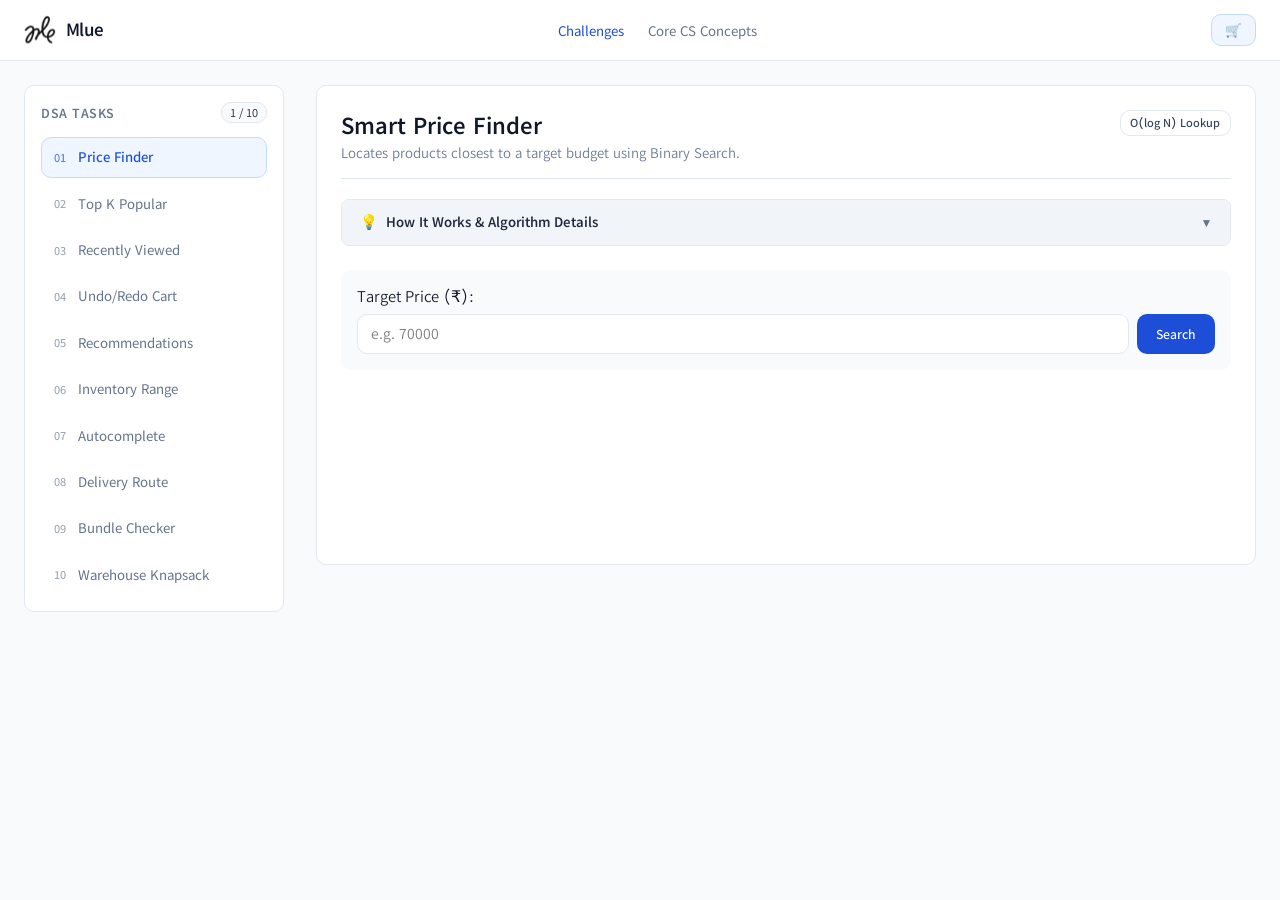
==== Mlue/index.html @ 33c3e92e "Fixing the redundance in styles.css" ====
<!DOCTYPE html>
<html lang="en">
<head>
  <meta charset="UTF-8" />
  <meta name="viewport" content="width=device-width, initial-scale=1.0" />
  <title>Product Explorer Dashboard</title>
  <link rel="stylesheet" href="css/styles.css" />
  <link rel="preconnect" href="https://fonts.googleapis.com">
  <link rel="preconnect" href="https://fonts.gstatic.com" crossorigin>
  <link href="https://fonts.googleapis.com/css2?family=Kedebideri:wght@400;500;600;700;800;900&display=swap" rel="stylesheet">
</head>
<body>
  <!-- Dedicated Top Navigation Bar -->
  <header class="app-header">
    <nav class="navbar">
      <div class="nav-brand">
        <span class="brand-icon">
          <svg width="34" height="31.2" viewBox="0 0 340 312" fill="none" xmlns="http://www.w3.org/2000/svg" xmlns:xlink="http://www.w3.org/1999/xlink">
            <rect width="340" height="312" fill="url(#pattern0_31_3)"/>
            <defs>
              <pattern id="pattern0_31_3" patternContentUnits="objectBoundingBox" width="1" height="1">
              <use xlink:href="#image0_31_3" transform="scale(0.00294118 0.00320513)"/>
              </pattern>
              <image id="image0_31_3" width="340" height="312" preserveAspectRatio="none" xlink:href="icons/logo.png"/> 
            </defs>
          </svg>
        </span>
        <span class="brand-title">Mlue</span>
      </div>
      <ul class="nav-links">
        <li><a href="#" class="nav-link active">Challenges</a></li>
        <li><a href="#" class="nav-link">Core CS Concepts</a></li>
      </ul>
      <div class="nav-actions">
        <button id="cart-summary-btn" class="nav-action-btn" aria-label="Cart">
          🛒
        </button>
      </div>
    </nav>
  </header>

  <main class="main-content">
    <!-- Dedicated Challenge Switcher Bar -->
    <aside class="challenge-sidebar">
      <div class="challenge-switcher-header">
        <span class="switcher-label">DSA Tasks</span>
        <span class="progress-pill">1 / 10</span>
      </div>
      <div class="challenge-tabs" role="tablist" aria-label="Challenge Selectors">
        <button class="challenge-pill active" role="tab" aria-selected="true" data-target="challenge-1">
          <span class="pill-number">01</span>
          <span class="pill-title">Price Finder</span>
        </button>
        <button class="challenge-pill" role="tab" aria-selected="false" data-target="challenge-2">
          <span class="pill-number">02</span>
          <span class="pill-title">Top K Popular</span>
        </button>
        <button class="challenge-pill" role="tab" aria-selected="false" data-target="challenge-3">
          <span class="pill-number">03</span>
          <span class="pill-title">Recently Viewed</span>
        </button>
        <button class="challenge-pill" role="tab" aria-selected="false" data-target="challenge-4">
          <span class="pill-number">04</span>
          <span class="pill-title">Undo/Redo Cart</span>
        </button>
        <button class="challenge-pill" role="tab" aria-selected="false" data-target="challenge-5">
          <span class="pill-number">05</span>
          <span class="pill-title">Recommendations</span>
        </button>
        <button class="challenge-pill" role="tab" aria-selected="false" data-target="challenge-6">
          <span class="pill-number">06</span>
          <span class="pill-title">Inventory Range</span>
        </button>
        <button class="challenge-pill" role="tab" aria-selected="false" data-target="challenge-7">
          <span class="pill-number">07</span>
          <span class="pill-title">Autocomplete</span>
        </button>
        <button class="challenge-pill" role="tab" aria-selected="false" data-target="challenge-8">
          <span class="pill-number">08</span>
          <span class="pill-title">Delivery Route</span>
        </button>
        <button class="challenge-pill" role="tab" aria-selected="false" data-target="challenge-9">
          <span class="pill-number">09</span>
          <span class="pill-title">Bundle Checker</span>
        </button>
        <button class="challenge-pill" role="tab" aria-selected="false" data-target="challenge-10">
          <span class="pill-number">10</span>
          <span class="pill-title">Warehouse Knapsack</span>
        </button>
      </div>
    </aside>

    <!-- Workspace Container -->
    <div class="workspace-area">
      <!-- Challenge 1 Section -->
      <!-- Example inside #challenge-1 in index.html -->
      <section id="challenge-1" class="challenge-panel" role="tabpanel">
        <header class="panel-header">
          <div>
            <h2>Smart Price Finder</h2>
            <p class="panel-desc">Locates products closest to a target budget using Binary Search.</p>
          </div>
          <span class="complexity-badge">O(log N) Lookup</span>
        </header>

        <!-- Clean Expandable Explanation Section -->
        <details class="dsa-explanation-card">
          <summary class="explanation-summary">
            <span class="summary-left">
              <span class="info-icon">💡</span>
              <strong>How It Works & Algorithm Details</strong>
            </span>
            <span class="toggle-indicator">▼</span>
          </summary>

          <div class="explanation-content">
            <div class="explanation-grid">
              <div class="explanation-block">
                <h4>Core Concept</h4>
                <p>
                  Instead of scanning every product linearly, we pre-sort the catalog by price once.
                  A binary search then pinpoints the exact or closest insertion index in logarithmic time,
                  expanding two pointers outward to extract the <em>K</em> closest results.
                </p>
              </div>

              <div class="explanation-block">
                <h4>Data Structure</h4>
                <p><strong>Sorted Array:</strong> Contiguous memory enables $O(1)$ random access, making binary search possible.</p>
              </div>
            </div>

            <!-- Complexity breakdown (Requirement from Rule 3) -->
            <div class="complexity-table-wrapper">
              <table class="complexity-table">
                <thead>
                  <tr>
                    <th>Approach</th>
                    <th>Time Complexity</th>
                    <th>Space Complexity</th>
                    <th>Notes</th>
                  </tr>
                </thead>
                <tbody>
                  <tr>
                    <td><strong>Initial (Linear Scan)</strong></td>
                    <td><code>O(N)</code></td>
                    <td><code>O(1)</code></td>
                    <td>Computes absolute differences across all $N$ products every search.</td>
                  </tr>
                  <tr>
                    <td><strong>Optimized (Binary Search)</strong></td>
                    <td><code>O(log N + K)</code></td>
                    <td><code>O(N)</code></td>
                    <td>One-time <code>O(N log N)</code> sort, then sub-millisecond search per query.</td>
                  </tr>
                </tbody>
              </table>
            </div>
          </div>
        </details>

        <!-- Existing Feature UI -->
        <div class="search-bar-card">
          <label for="target-price">Target Price (₹):</label>
          <div class="input-inline">
            <input type="number" id="target-price" placeholder="e.g. 70000" />
            <button id="search-price-btn" class="btn-primary">Search</button>
          </div>
        </div>

        <div id="price-results-container" class="product-grid"></div>
      </section>

      <!-- Challenge 2 Section inside .workspace-area -->
      <section id="challenge-2" class="challenge-panel hidden" role="tabpanel">
        <header class="panel-header">
          <div>
            <h2>🔥 Top K Popular Products</h2>
            <p class="panel-desc">Calculates popularity based on rating × reviews using a Min-Heap of size K.</p>
          </div>
          <span class="complexity-badge">O(N log K)</span>
        </header>

        <!-- Explanation Card -->
        <details class="dsa-explanation-card">
          <summary class="explanation-summary">
            <span class="summary-left">
              <span class="info-icon">💡</span>
              <strong>How It Works & Algorithm Details</strong>
            </span>
            <span class="toggle-indicator">▼</span>
          </summary>
          <div class="explanation-content">
            <div class="explanation-grid">
              <div class="explanation-block">
                <h4>Core Concept</h4>
                <p>
                  When $K \ll N$, a full array sort is wasteful. By maintaining a Min-Heap of size $K$, the smallest of our current top candidates stays at the root. We only swap if a new product beats the root, discarding lower-scoring items in logarithmic time.
                </p>
              </div>
              <div class="explanation-block">
                <h4>Data Structure</h4>
                <p><strong>Min-Heap (Binary Heap):</strong> $O(1)$ peek at minimum of top $K$, and $O(\log K)$ insert/delete.</p>
              </div>
            </div>
            <div class="complexity-table-wrapper">
              <table class="complexity-table">
                <thead>
                  <tr>
                    <th>Approach</th>
                    <th>Time Complexity</th>
                    <th>Space Complexity</th>
                    <th>Notes</th>
                  </tr>
                </thead>
                <tbody>
                  <tr>
                    <td><strong>Full Sort</strong></td>
                    <td><code>O(N log N)</code></td>
                    <td><code>O(N)</code></td>
                    <td>Sorts entire catalog even if only top 3 items are needed.</td>
                  </tr>
                  <tr>
                    <td><strong>Min-Heap (Size K)</strong></td>
                    <td><code>O(N log K)</code></td>
                    <td><code>O(K)</code></td>
                    <td>Optimal when $K$ is small. Memory never exceeds $K$ items.</td>
                  </tr>
                </tbody>
              </table>
            </div>
          </div>
        </details>

        <!-- Feature Controls -->
        <div class="search-bar-card">
          <label for="top-k-select"><strong>Show Top:</strong></label>
          <div class="input-inline">
            <select id="top-k-select" class="dropdown-select">
              <option value="3">Top 3 Products</option>
              <option value="5">Top 5 Products</option>
              <option value="10">Top 10 Products</option>
            </select>
            <button id="show-popular-btn" class="btn-primary">Show Products</button>
          </div>
        </div>

        <div id="popular-results-container" class="product-grid"></div>
      </section>

      <!-- Challenge 5 Section inside .workspace-area -->
      <section id="challenge-5" class="challenge-panel hidden" role="tabpanel">
        <header class="panel-header">
          <div>
            <h2>🤝 Personalized Recommendations</h2>
            <p class="panel-desc">Recommends products frequently co-viewed by other users using co-occurrence graphs.</p>
          </div>
          <span class="complexity-badge">O(U · P) Map</span>
        </header>

        <!-- Explanation Card -->
        <details class="dsa-explanation-card">
          <summary class="explanation-summary">
            <span class="summary-left">
              <span class="info-icon">💡</span>
              <strong>How It Works & Algorithm Details</strong>
            </span>
            <span class="toggle-indicator">▼</span>
          </summary>
          <div class="explanation-content">
            <div class="explanation-grid">
              <div class="explanation-block">
                <h4>Core Concept</h4>
                <p>
                  Uses item-to-item collaborative filtering. For a selected product, we filter simulated browsing sessions to find users who viewed it, aggregate the co-occurrence counts of all other items they browsed, and rank the top results.
                </p>
              </div>
              <div class="explanation-block">
                <h4>Data Structure</h4>
                <p><strong>Hash Map (Frequency Table):</strong> Enables $O(1)$ updates to co-occurrence counts across user histories.</p>
              </div>
            </div>
            <div class="complexity-table-wrapper">
              <table class="complexity-table">
                <thead>
                  <tr>
                    <th>Approach</th>
                    <th>Time Complexity</th>
                    <th>Space Complexity</th>
                    <th>Notes</th>
                  </tr>
                </thead>
                <tbody>
                  <tr>
                    <td><strong>Bipartite Traversal</strong></td>
                    <td><code>O(U · P)</code></td>
                    <td><code>O(M)</code></td>
                    <td>Traverses matching sessions and tabulates frequency of candidate items.</td>
                  </tr>
                  <tr>
                    <td><strong>Top K Extraction</strong></td>
                    <td><code>O(M log K)</code></td>
                    <td><code>O(M)</code></td>
                    <td>Sorts or extracts the highest-frequency co-viewed products.</td>
                  </tr>
                </tbody>
              </table>
            </div>
          </div>
        </details>

        <!-- Feature Controls with Searchable Dropdown -->
        <div class="search-bar-card">
          <label for="rec-search-input"><strong>Currently Viewing:</strong></label>
          <div class="input-inline">
            <!-- Custom Searchable Combobox Container -->
            <div class="searchable-select-wrapper">
              <input
                type="text"
                id="rec-search-input"
                class="searchable-input"
                placeholder="Type to search product (e.g. MacBook, Mouse)..."
                autocomplete="off"
              />
              <!-- Hidden input holding the actual selected product ID -->
              <input type="hidden" id="rec-selected-id" value="" />
              
              <!-- Dropdown list populated & filtered dynamically -->
              <ul id="rec-dropdown-list" class="searchable-dropdown-list hidden" role="listbox"></ul>
            </div>

            <button id="get-recommendations-btn" class="btn-primary">Get Recommendations</button>
          </div>
        </div>

        <div id="recommendations-results-container" class="product-grid"></div>
      </section>

      <!-- Reusable Fallback Section for unbuilt challenges -->
      <section id="challenge-placeholder" class="challenge-panel hidden" role="tabpanel">
        <div class="empty-state-card">
          <div class="empty-state-icon">🚧</div>
            <h3 id="placeholder-title">Feature Under Construction</h3>
            <p id="placeholder-message">
              This challenge hasn't been implemented yet. Please be patient while we build out the feature and its underlying data structure!
            </p>
          <div class="empty-state-meta">
              <span id="placeholder-target-badge" class="meta-tag">challenge-x</span>
              <span class="meta-tag">Pending Implementation</span>
          </div>
        </div>
      </section>
    </div>
  </main>

  <script src="js/data.js"></script>
  <script src="js/ui.js"></script>
  <script src="js/features/priceFinder.js"></script>
  <script src="js/features/popularProducts.js"></script>
  <script src="js/features/recommendations.js"></script>
  <script src="js/app.js"></script>
</body>
</html>
---- Mlue/css/styles.css ----
/* ==========================================================================
   TABLE OF CONTENTS
   --------------------------------------------------------------------------
   1. Design System & Variables
   2. Base & Reset
   3. Global Header & Navigation (.app-header, .nav-brand, .brand-icon)
   4. Page Layout (.main-content)
   5. Challenge Switcher Sidebar (.challenge-sidebar, .challenge-tabs)
   6. Workspace Area & General UI Components
      - Workspace Shell (.workspace-area, .panel-header)
      - Form Elements & Search Bars (.search-bar-card, .btn-primary)
      - Product Display Grid & Cards (.product-grid, .product-card)
   7. DSA Explanation Accordion & Complexity Tables
   8. Feature-Specific Components
      - Top K Popular Feature (.popular-card, .rank-badge)
      - Personalized Recommendations (.rec-card, .searchable-select-wrapper)
      - Empty & Placeholder States (.empty-state-card)
   9. Helper & Utility Classes (.hidden)
   10. Media Queries / Responsiveness
   ========================================================================== */

/* --------------------------------------------------------------------------
   1. Design System & Variables
   -------------------------------------------------------------------------- */
:root {
  /* Button and hover */
  --button: #1d4ed8;
  --button-bg: #eff6ff;

  /* Text of 3 types */
  --text: #0f172a;
  --dark-text: #334155;
  --light-text: #64748b;

  /* Main Background */
  --background: #f8fafc;

  /* Card, Form, and Border */
  --white: #ffffff;
  --border: #e2e8f0;

  --surface-border: 1px solid var(--border);
  --radius: 10px;
  --shadow: 0 8px 20px rgba(15, 23, 42, 0.08);
}

/* --------------------------------------------------------------------------
   2. Base & Reset
   -------------------------------------------------------------------------- */
* {
  box-sizing: border-box;
  margin: 0;
  padding: 0;
}

body,
button,
input,
select,
textarea {
  font-family: 'Kedebideri', sans-serif;
}

body {
  background-color: var(--background);
  color: var(--text);
  min-height: 100vh;
}

/* --------------------------------------------------------------------------
   3. Global Header & Navigation
   -------------------------------------------------------------------------- */
.app-header {
  position: sticky;
  top: 0;
  z-index: 100;
  background-color: var(--white);
  border-bottom: 1px solid var(--border);
}

.navbar {
  max-width: 1400px;
  margin: 0 auto;
  display: flex;
  align-items: center;
  justify-content: space-between;
  padding: 0.85rem 1.5rem;
}

/* Brand & Logo styling */
.nav-brand {
  display: flex;
  align-items: center;
  gap: 0.6rem;
  font-weight: 700;
  font-size: 1.15rem;
}

.brand-icon {
  display: inline-flex;
  align-items: center;
  justify-content: center;
}

/* Constrain and scale the brand logo SVG smoothly */
.brand-icon svg {
  display: block;
  width: 32px;
  height: auto;
  max-height: 32px;
}

.brand-title {
  color: var(--text);
  letter-spacing: -0.02em;
}

/* Navigation links */
.nav-links {
  display: flex;
  list-style: none;
  gap: 1.5rem;
}

.nav-link {
  text-decoration: none;
  color: var(--light-text);
  font-weight: 500;
  font-size: 0.9rem;
  transition: color 0.2s;
}

.nav-link:hover,
.nav-link.active {
  color: var(--button);
}

/* Right-side cart button & notification badge */
.nav-actions {
  display: flex;
  align-items: center;
}

.nav-action-btn,
.btn-primary {
  border-radius: var(--radius);
  font-weight: 600;
  cursor: pointer;
  font-family: inherit;
}

.nav-action-btn {
  background: var(--button-bg);
  border: 1px solid #bfdbfe;
  color: var(--button);
  padding: 0.45rem 0.8rem;
  display: flex;
  align-items: center;
  gap: 0.4rem;
}

.badge {
  background: var(--button);
  color: white;
  font-size: 0.75rem;
  padding: 0.1rem 0.4rem;
  border-radius: 9999px;
}

/* --------------------------------------------------------------------------
   4. Page Layout
   -------------------------------------------------------------------------- */
.main-content {
  max-width: 1400px;
  margin: 1.5rem auto;
  padding: 0 1.5rem;
  display: grid;
  grid-template-columns: 260px 1fr;
  gap: 2rem;
  align-items: start;
}

/* --------------------------------------------------------------------------
   5. Challenge Switcher Sidebar
   -------------------------------------------------------------------------- */
.challenge-sidebar,
.workspace-area {
  background: var(--white);
  border: var(--surface-border);
  border-radius: var(--radius);
}

.challenge-sidebar {
  padding: 1rem;
}

.challenge-switcher-header {
  display: flex;
  justify-content: space-between;
  align-items: center;
  margin-bottom: 0.85rem;
}

.switcher-label {
  font-weight: 700;
  font-size: 0.85rem;
  text-transform: uppercase;
  color: var(--light-text);
  letter-spacing: 0.04em;
}

.progress-pill {
  font-size: 0.75rem;
  background: var(--background);
  padding: 0.15rem 0.5rem;
  border-radius: var(--radius);
  border: 1px solid var(--border);
}

.challenge-tabs {
  display: flex;
  flex-direction: column;
  gap: 0.35rem;
}

.challenge-pill {
  display: flex;
  align-items: center;
  gap: 0.75rem;
  width: 100%;
  padding: 0.65rem 0.75rem;
  border: 1px solid transparent;
  background: transparent;
  border-radius: var(--radius);
  font-size: 0.9rem;
  font-weight: 500;
  color: var(--light-text);
  cursor: pointer;
  text-align: left;
  transition: all 0.15s ease-in-out;
  font-family: inherit;
}

.challenge-pill:hover {
  background-color: var(--background);
  color: var(--text-main);
}

.challenge-pill.active {
  background-color: var(--button-bg);
  border-color: #bfdbfe;
  color: var(--button);
  font-weight: 600;
}

.pill-number {
  font-size: 0.75rem;
  opacity: 0.7;
}

/* --------------------------------------------------------------------------
   6. Workspace Area & General UI Components
   -------------------------------------------------------------------------- */
/* Main container wrapper for active panel */
.workspace-area {
  padding: 1.5rem;
  min-height: 480px;
}

/* Section Header */
.panel-header {
  display: flex;
  justify-content: space-between;
  align-items: flex-start;
  margin-bottom: 1.25rem;
  padding-bottom: 1rem;
  border-bottom: 1px solid var(--border);
}

.panel-desc {
  font-size: 0.9rem;
  color: var(--light-text);
  margin-top: 0.25rem;
}

.complexity-badge {
  background: var(--white);
  border: 1px solid var(--border);
  font-size: 0.75rem;
  font-weight: 600;
  padding: 0.3rem 0.6rem;
  border-radius: var(--radius);
  color: var(--dark-text);
}

/* Search Bar & Controls Bar */
.search-bar-card {
  background: var(--background);
  padding: 1rem;
  border-radius: var(--radius);
  margin-bottom: 1.5rem;
}

.input-inline {
  display: flex;
  gap: 0.5rem;
  margin-top: 0.5rem;
}

.input-inline input,
.dropdown-select,
.searchable-input {
  padding: 0.6rem 0.8rem;
  border: var(--surface-border);
  border-radius: var(--radius);
  font-size: 0.95rem;
  background-color: var(--white);
  font-family: inherit;
}

.input-inline input,
.searchable-input {
  flex: 1;
}

.btn-primary {
  padding: 0.6rem 1.2rem;
  background: var(--button);
  color: white;
  border: none;
  transition: background-color 0.15s ease;
}

.btn-primary:hover {
  background: var(--button);
}

.dropdown-select {
  cursor: pointer;
}

/* Product Cards & Grid Container */
.product-grid {
  display: grid;
  grid-template-columns: repeat(auto-fill, minmax(220px, 1fr));
  gap: 1rem;
}

.product-card {
  background: var(--white);
  border: 1px solid var(--border);
  border-radius: 8px;
  padding: 1rem;
  display: flex;
  flex-direction: column;
  gap: 0.4rem;
  border-top: 3px solid var(--button);
  position: relative;
}

/* --------------------------------------------------------------------------
   7. DSA Explanation Accordion & Complexity Tables
   -------------------------------------------------------------------------- */
.dsa-explanation-card {
  background-color: #f8fafc;
  border: 1px solid #e2e8f0;
  border-radius: 8px;
  margin-bottom: 1.5rem;
  overflow: hidden;
  transition: border-color 0.2s;
}

.dsa-explanation-card[open] {
  border-color: #bfdbfe;
  background-color: #ffffff;
}

.explanation-summary {
  list-style: none;
  display: flex;
  justify-content: space-between;
  align-items: center;
  padding: 0.85rem 1.1rem;
  cursor: pointer;
  user-select: none;
  background-color: #f1f5f9;
  font-size: 0.9rem;
  color: #1e293b;
}

.explanation-summary::-webkit-details-marker {
  display: none;
}

.explanation-summary:hover {
  background-color: #e2e8f0;
}

.summary-left {
  display: flex;
  align-items: center;
  gap: 0.5rem;
}

.toggle-indicator {
  font-size: 0.75rem;
  color: #64748b;
  transition: transform 0.2s ease;
}

.dsa-explanation-card[open] .toggle-indicator {
  transform: rotate(180deg);
}

.explanation-content {
  padding: 1.25rem;
  border-top: 1px solid #e2e8f0;
  font-size: 0.88rem;
  line-height: 1.5;
  color: #334155;
}

.explanation-grid {
  display: grid;
  grid-template-columns: 2fr 1fr;
  gap: 1.25rem;
  margin-bottom: 1rem;
}

.explanation-block h4 {
  font-size: 0.82rem;
  text-transform: uppercase;
  letter-spacing: 0.04em;
  color: #64748b;
  margin-bottom: 0.35rem;
}

/* Comparison Complexity Table */
.complexity-table-wrapper {
  overflow-x: auto;
  margin-top: 0.5rem;
}

.complexity-table {
  width: 100%;
  border-collapse: collapse;
  font-size: 0.82rem;
  text-align: left;
}

.complexity-table th {
  background-color: #f8fafc;
  color: #475569;
  font-weight: 600;
  padding: 0.5rem 0.75rem;
  border-bottom: 1px solid #e2e8f0;
}

.complexity-table td {
  padding: 0.55rem 0.75rem;
  border-bottom: 1px solid #f1f5f9;
}

.complexity-table code {
  background-color: #f1f5f9;
  padding: 0.15rem 0.35rem;
  border-radius: 4px;
  color: #0f172a;
  font-size: 0.8rem;
}

/* --------------------------------------------------------------------------
   8. Feature-Specific Components
   -------------------------------------------------------------------------- */
/* Challenge 2: Top K Popular Products */

.rank-badge {
  position: absolute;
  top: 0.75rem;
  right: 0.75rem;
  background: var(--button);
  color: #ffffff;
  font-weight: 700;
  font-size: 0.8rem;
  padding: 0.2rem 0.5rem;
  border-radius: 4px;
}

.popularity-metric {
  font-size: 0.82rem;
  color: #b45309;
  background: #fef3c7;
  padding: 0.25rem 0.5rem;
  border-radius: 4px;
  width: fit-content;
  margin-top: 0.25rem;
}

/* Challenge 5: Personalized Recommendations */

.rec-badge {
  font-size: 0.72rem;
  background: var(--button-bg);
  color: var(--text);
  border: 1px solid var(--border);
  padding: 0.2rem 0.45rem;
  border-radius: var(--radius);
  width: fit-content;
  font-weight: 600;
  margin-bottom: 0.25rem;
}

.frequency-indicator {
  font-size: 0.8rem;
  color: var(--light-text);
  background: var(--background);
  padding: 0.3rem 0.5rem;
  border-radius: 4px;
  margin-top: 0.25rem;
}

/* Searchable Combobox / Typeahead */
.searchable-select-wrapper {
  position: relative;
  flex: 1;
}

.searchable-input {
  width: 100%;
  outline: none;
  transition: border-color 0.2s ease, box-shadow 0.2s ease;
}

.searchable-input:focus {
  border-color: var(--button);
  box-shadow: 0 0 0 2px rgba(37, 99, 235, 0.15);
}

.searchable-dropdown-list {
  position: absolute;
  top: calc(100% + 4px);
  left: 0;
  right: 0;
  background: var(--white);
  border: var(--surface-border);
  border-radius: var(--radius);
  box-shadow: var(--shadow);
  max-height: 220px;
  overflow-y: auto;
  z-index: 50;
  list-style: none;
  padding: 0.35rem 0;
  margin: 0;
}

.searchable-dropdown-item {
  padding: 0.55rem 0.85rem;
  font-size: 0.88rem;
  cursor: pointer;
  display: flex;
  justify-content: space-between;
  align-items: center;
  transition: background-color 0.15s ease;
}

.searchable-dropdown-item:hover,
.searchable-dropdown-item.highlighted {
  background-color: var(--button-bg);
  color: var(--button);
}

.searchable-dropdown-item .item-price {
  font-size: 0.8rem;
  color: var(--light-text);
  margin-left: 0.5rem;
}

.searchable-empty-item {
  padding: 0.75rem;
  text-align: center;
  font-size: 0.85rem;
  color: var(--light-text);
}

/* Fallback & Under-Construction State */
.empty-state-card {
  display: flex;
  flex-direction: column;
  align-items: center;
  justify-content: center;
  text-align: center;
  padding: 4rem 2rem;
  background-color: var(--white);
  border: 1px dashed var(--border);
  border-radius: var(--radius);
  margin: 1rem 0;
}

.empty-state-icon {
  font-size: 3rem;
  margin-bottom: 1rem;
}

.empty-state-card h3 {
  font-size: 1.3rem;
  color: var(--text);
  margin-bottom: 0.5rem;
}

.empty-state-card p {
  color: var(--light-text);
  max-width: 480px;
  font-size: 0.95rem;
  line-height: 1.5;
  margin-bottom: 1.5rem;
}

.empty-state-meta {
  display: flex;
  gap: 0.5rem;
}

.meta-tag {
  background: var(--background);
  border: 1px solid var(--border);
  font-size: 0.75rem;
  padding: 0.25rem 0.6rem;
  border-radius: 4px;
  color: var(--light-text);
}

/* --------------------------------------------------------------------------
   9. Helper & Utility Classes
   -------------------------------------------------------------------------- */
.hidden {
  display: none !important;
}

/* --------------------------------------------------------------------------
   10. Media Queries / Responsiveness
   -------------------------------------------------------------------------- */
@media (max-width: 860px) {
  .main-content {
    grid-template-columns: 1fr;
  }

  .challenge-tabs {
    flex-direction: row;
    overflow-x: auto;
    padding-bottom: 0.5rem;
  }

  .explanation-grid {
    grid-template-columns: 1fr;
  }
}
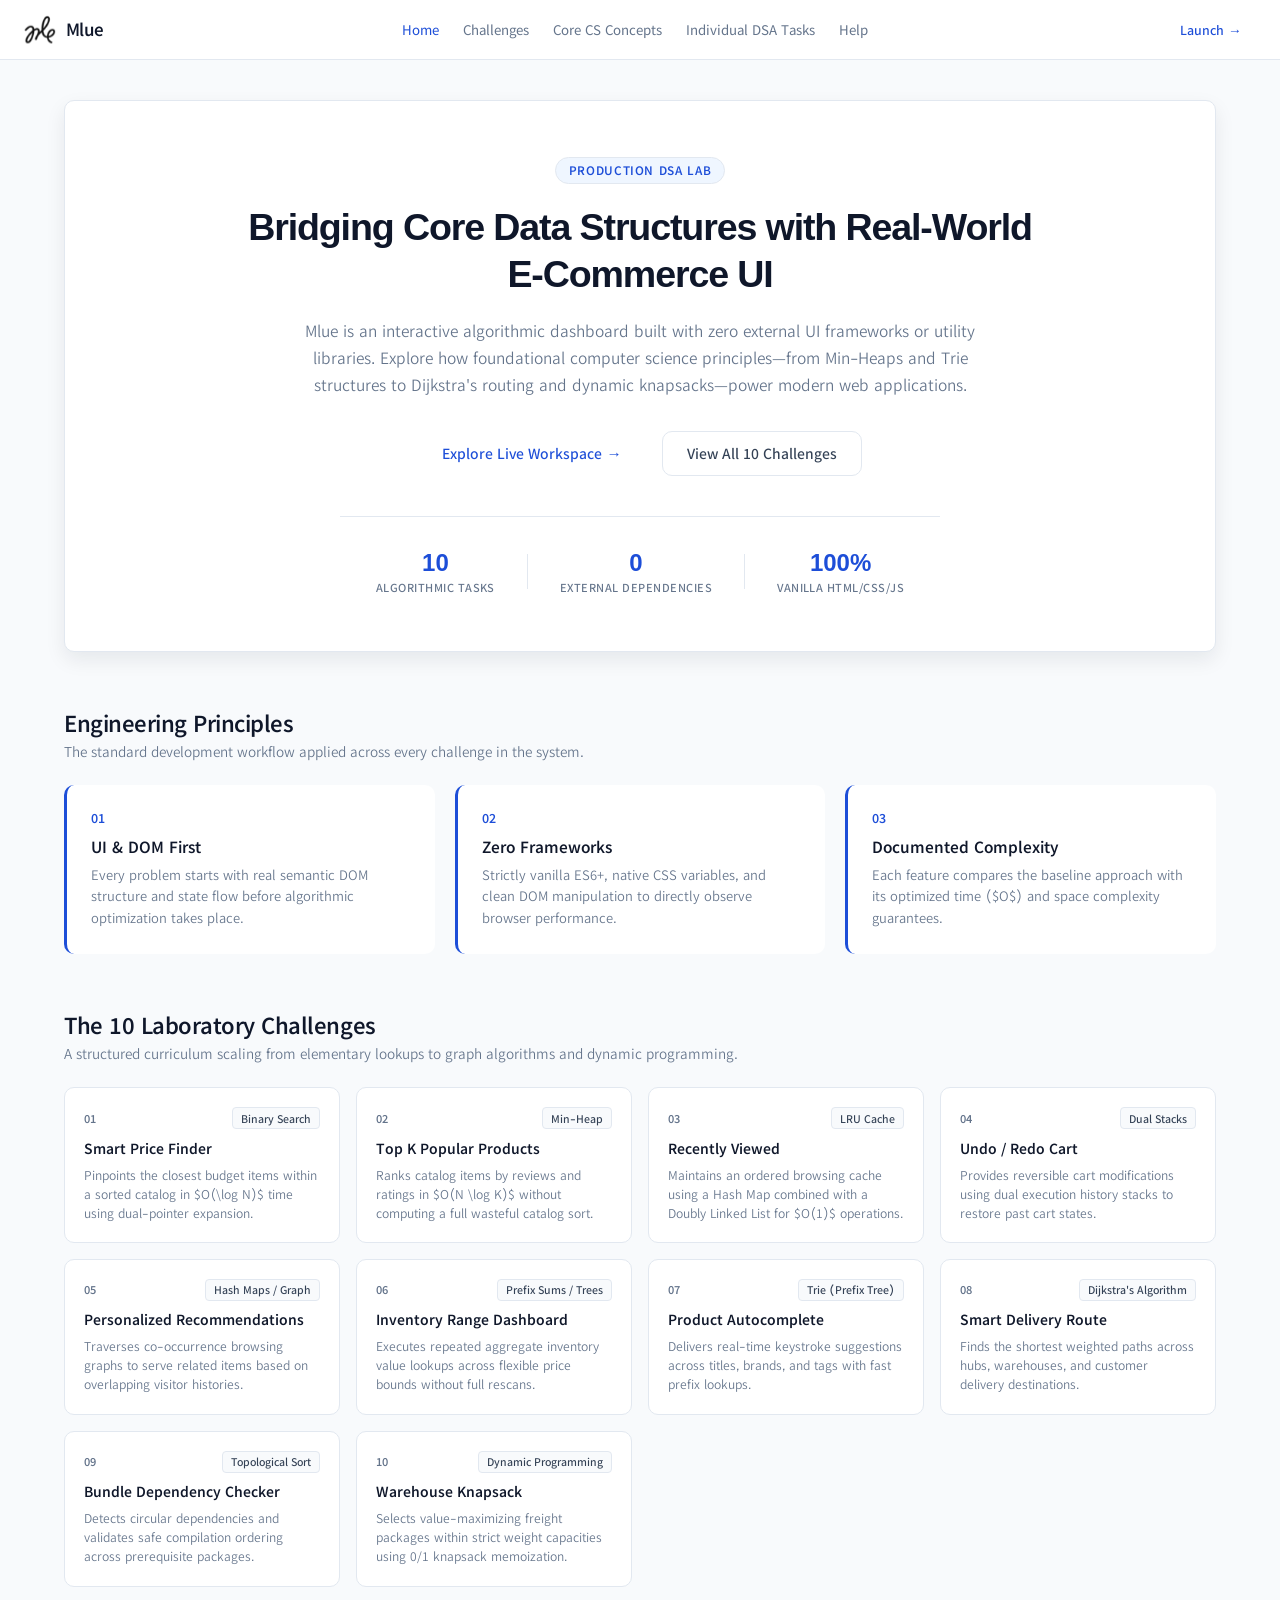
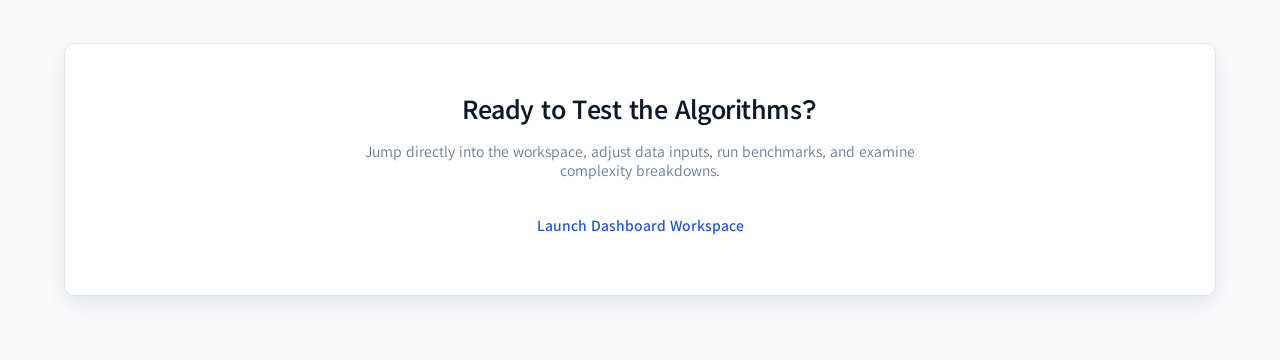
==== commit 0a0506eb: "Added Proper Landing Page." ====
--- a/Mlue/index.html
+++ b/Mlue/index.html
@@ -3,14 +3,14 @@
 <head>
   <meta charset="UTF-8" />
   <meta name="viewport" content="width=device-width, initial-scale=1.0" />
-  <title>Product Explorer Dashboard</title>
-  <link rel="stylesheet" href="css/styles.css" />
+  <title>Get Started — Mlue DSA E-Commerce Lab</title>
+  <link rel="stylesheet" href="css/style.css" />
   <link rel="preconnect" href="https://fonts.googleapis.com">
   <link rel="preconnect" href="https://fonts.gstatic.com" crossorigin>
   <link href="https://fonts.googleapis.com/css2?family=Kedebideri:wght@400;500;600;700;800;900&display=swap" rel="stylesheet">
 </head>
 <body>
-  <!-- Dedicated Top Navigation Bar -->
+  <!-- Global Navigation -->
   <header class="app-header">
     <nav class="navbar">
       <div class="nav-brand">
@@ -19,7 +19,7 @@
             <rect width="340" height="312" fill="url(#pattern0_31_3)"/>
             <defs>
               <pattern id="pattern0_31_3" patternContentUnits="objectBoundingBox" width="1" height="1">
-              <use xlink:href="#image0_31_3" transform="scale(0.00294118 0.00320513)"/>
+                <use xlink:href="#image0_31_3" transform="scale(0.00294118 0.00320513)"/>
               </pattern>
               <image id="image0_31_3" width="340" height="312" preserveAspectRatio="none" xlink:href="icons/logo.png"/> 
             </defs>
@@ -28,337 +28,181 @@
         <span class="brand-title">Mlue</span>
       </div>
       <ul class="nav-links">
-        <li><a href="#" class="nav-link active">Challenges</a></li>
-        <li><a href="#" class="nav-link">Core CS Concepts</a></li>
+        <li><a href="get-started.html" class="nav-link active">Home</a></li>
+        <li><a href="index.html" class="nav-link">Challenges</a></li>
+        <li><a href="coreConcept.html" class="nav-link">Core CS Concepts</a></li>
+        <li><a href="index1.html" class="nav-link">Individual DSA Tasks</a></li>
+        <li><a href="help.html" class="nav-link">Help</a></li>
       </ul>
       <div class="nav-actions">
-        <button id="cart-summary-btn" class="nav-action-btn" aria-label="Cart">
-          🛒
-        </button>
+        <a href="index1.html" class="btn-primary get-started-cta-nav">Launch →</a>
       </div>
     </nav>
   </header>
 
-  <main class="main-content">
-    <!-- Dedicated Challenge Switcher Bar -->
-    <aside class="challenge-sidebar">
-      <div class="challenge-switcher-header">
-        <span class="switcher-label">DSA Tasks</span>
-        <span class="progress-pill">1 / 10</span>
-      </div>
-      <div class="challenge-tabs" role="tablist" aria-label="Challenge Selectors">
-        <button class="challenge-pill active" role="tab" aria-selected="true" data-target="challenge-1">
-          <span class="pill-number">01</span>
-          <span class="pill-title">Price Finder</span>
-        </button>
-        <button class="challenge-pill" role="tab" aria-selected="false" data-target="challenge-2">
-          <span class="pill-number">02</span>
-          <span class="pill-title">Top K Popular</span>
-        </button>
-        <button class="challenge-pill" role="tab" aria-selected="false" data-target="challenge-3">
-          <span class="pill-number">03</span>
-          <span class="pill-title">Recently Viewed</span>
-        </button>
-        <button class="challenge-pill" role="tab" aria-selected="false" data-target="challenge-4">
-          <span class="pill-number">04</span>
-          <span class="pill-title">Undo/Redo Cart</span>
-        </button>
-        <button class="challenge-pill" role="tab" aria-selected="false" data-target="challenge-5">
-          <span class="pill-number">05</span>
-          <span class="pill-title">Recommendations</span>
-        </button>
-        <button class="challenge-pill" role="tab" aria-selected="false" data-target="challenge-6">
-          <span class="pill-number">06</span>
-          <span class="pill-title">Inventory Range</span>
-        </button>
-        <button class="challenge-pill" role="tab" aria-selected="false" data-target="challenge-7">
-          <span class="pill-number">07</span>
-          <span class="pill-title">Autocomplete</span>
-        </button>
-        <button class="challenge-pill" role="tab" aria-selected="false" data-target="challenge-8">
-          <span class="pill-number">08</span>
-          <span class="pill-title">Delivery Route</span>
-        </button>
-        <button class="challenge-pill" role="tab" aria-selected="false" data-target="challenge-9">
-          <span class="pill-number">09</span>
-          <span class="pill-title">Bundle Checker</span>
-        </button>
-        <button class="challenge-pill" role="tab" aria-selected="false" data-target="challenge-10">
-          <span class="pill-number">10</span>
-          <span class="pill-title">Warehouse Knapsack</span>
-        </button>
-      </div>
-    </aside>
-
-    <!-- Workspace Container -->
-    <div class="workspace-area">
-      <!-- Challenge 1 Section -->
-      <!-- Example inside #challenge-1 in index.html -->
-      <section id="challenge-1" class="challenge-panel" role="tabpanel">
-        <header class="panel-header">
-          <div>
-            <h2>Smart Price Finder</h2>
-            <p class="panel-desc">Locates products closest to a target budget using Binary Search.</p>
-          </div>
-          <span class="complexity-badge">O(log N) Lookup</span>
-        </header>
-
-        <!-- Clean Expandable Explanation Section -->
-        <details class="dsa-explanation-card">
-          <summary class="explanation-summary">
-            <span class="summary-left">
-              <span class="info-icon">💡</span>
-              <strong>How It Works & Algorithm Details</strong>
-            </span>
-            <span class="toggle-indicator">▼</span>
-          </summary>
-
-          <div class="explanation-content">
-            <div class="explanation-grid">
-              <div class="explanation-block">
-                <h4>Core Concept</h4>
-                <p>
-                  Instead of scanning every product linearly, we pre-sort the catalog by price once.
-                  A binary search then pinpoints the exact or closest insertion index in logarithmic time,
-                  expanding two pointers outward to extract the <em>K</em> closest results.
-                </p>
-              </div>
-
-              <div class="explanation-block">
-                <h4>Data Structure</h4>
-                <p><strong>Sorted Array:</strong> Contiguous memory enables $O(1)$ random access, making binary search possible.</p>
-              </div>
-            </div>
-
-            <!-- Complexity breakdown (Requirement from Rule 3) -->
-            <div class="complexity-table-wrapper">
-              <table class="complexity-table">
-                <thead>
-                  <tr>
-                    <th>Approach</th>
-                    <th>Time Complexity</th>
-                    <th>Space Complexity</th>
-                    <th>Notes</th>
-                  </tr>
-                </thead>
-                <tbody>
-                  <tr>
-                    <td><strong>Initial (Linear Scan)</strong></td>
-                    <td><code>O(N)</code></td>
-                    <td><code>O(1)</code></td>
-                    <td>Computes absolute differences across all $N$ products every search.</td>
-                  </tr>
-                  <tr>
-                    <td><strong>Optimized (Binary Search)</strong></td>
-                    <td><code>O(log N + K)</code></td>
-                    <td><code>O(N)</code></td>
-                    <td>One-time <code>O(N log N)</code> sort, then sub-millisecond search per query.</td>
-                  </tr>
-                </tbody>
-              </table>
-            </div>
-          </div>
-        </details>
-
-        <!-- Existing Feature UI -->
-        <div class="search-bar-card">
-          <label for="target-price">Target Price (₹):</label>
-          <div class="input-inline">
-            <input type="number" id="target-price" placeholder="e.g. 70000" />
-            <button id="search-price-btn" class="btn-primary">Search</button>
-          </div>
-        </div>
-
-        <div id="price-results-container" class="product-grid"></div>
-      </section>
-
-      <!-- Challenge 2 Section inside .workspace-area -->
-      <section id="challenge-2" class="challenge-panel hidden" role="tabpanel">
-        <header class="panel-header">
-          <div>
-            <h2>🔥 Top K Popular Products</h2>
-            <p class="panel-desc">Calculates popularity based on rating × reviews using a Min-Heap of size K.</p>
-          </div>
-          <span class="complexity-badge">O(N log K)</span>
-        </header>
-
-        <!-- Explanation Card -->
-        <details class="dsa-explanation-card">
-          <summary class="explanation-summary">
-            <span class="summary-left">
-              <span class="info-icon">💡</span>
-              <strong>How It Works & Algorithm Details</strong>
-            </span>
-            <span class="toggle-indicator">▼</span>
-          </summary>
-          <div class="explanation-content">
-            <div class="explanation-grid">
-              <div class="explanation-block">
-                <h4>Core Concept</h4>
-                <p>
-                  When $K \ll N$, a full array sort is wasteful. By maintaining a Min-Heap of size $K$, the smallest of our current top candidates stays at the root. We only swap if a new product beats the root, discarding lower-scoring items in logarithmic time.
-                </p>
-              </div>
-              <div class="explanation-block">
-                <h4>Data Structure</h4>
-                <p><strong>Min-Heap (Binary Heap):</strong> $O(1)$ peek at minimum of top $K$, and $O(\log K)$ insert/delete.</p>
-              </div>
-            </div>
-            <div class="complexity-table-wrapper">
-              <table class="complexity-table">
-                <thead>
-                  <tr>
-                    <th>Approach</th>
-                    <th>Time Complexity</th>
-                    <th>Space Complexity</th>
-                    <th>Notes</th>
-                  </tr>
-                </thead>
-                <tbody>
-                  <tr>
-                    <td><strong>Full Sort</strong></td>
-                    <td><code>O(N log N)</code></td>
-                    <td><code>O(N)</code></td>
-                    <td>Sorts entire catalog even if only top 3 items are needed.</td>
-                  </tr>
-                  <tr>
-                    <td><strong>Min-Heap (Size K)</strong></td>
-                    <td><code>O(N log K)</code></td>
-                    <td><code>O(K)</code></td>
-                    <td>Optimal when $K$ is small. Memory never exceeds $K$ items.</td>
-                  </tr>
-                </tbody>
-              </table>
-            </div>
-          </div>
-        </details>
-
-        <!-- Feature Controls -->
-        <div class="search-bar-card">
-          <label for="top-k-select"><strong>Show Top:</strong></label>
-          <div class="input-inline">
-            <select id="top-k-select" class="dropdown-select">
-              <option value="3">Top 3 Products</option>
-              <option value="5">Top 5 Products</option>
-              <option value="10">Top 10 Products</option>
-            </select>
-            <button id="show-popular-btn" class="btn-primary">Show Products</button>
-          </div>
-        </div>
-
-        <div id="popular-results-container" class="product-grid"></div>
-      </section>
-
-      <!-- Challenge 5 Section inside .workspace-area -->
-      <section id="challenge-5" class="challenge-panel hidden" role="tabpanel">
-        <header class="panel-header">
-          <div>
-            <h2>🤝 Personalized Recommendations</h2>
-            <p class="panel-desc">Recommends products frequently co-viewed by other users using co-occurrence graphs.</p>
-          </div>
-          <span class="complexity-badge">O(U · P) Map</span>
-        </header>
-
-        <!-- Explanation Card -->
-        <details class="dsa-explanation-card">
-          <summary class="explanation-summary">
-            <span class="summary-left">
-              <span class="info-icon">💡</span>
-              <strong>How It Works & Algorithm Details</strong>
-            </span>
-            <span class="toggle-indicator">▼</span>
-          </summary>
-          <div class="explanation-content">
-            <div class="explanation-grid">
-              <div class="explanation-block">
-                <h4>Core Concept</h4>
-                <p>
-                  Uses item-to-item collaborative filtering. For a selected product, we filter simulated browsing sessions to find users who viewed it, aggregate the co-occurrence counts of all other items they browsed, and rank the top results.
-                </p>
-              </div>
-              <div class="explanation-block">
-                <h4>Data Structure</h4>
-                <p><strong>Hash Map (Frequency Table):</strong> Enables $O(1)$ updates to co-occurrence counts across user histories.</p>
-              </div>
-            </div>
-            <div class="complexity-table-wrapper">
-              <table class="complexity-table">
-                <thead>
-                  <tr>
-                    <th>Approach</th>
-                    <th>Time Complexity</th>
-                    <th>Space Complexity</th>
-                    <th>Notes</th>
-                  </tr>
-                </thead>
-                <tbody>
-                  <tr>
-                    <td><strong>Bipartite Traversal</strong></td>
-                    <td><code>O(U · P)</code></td>
-                    <td><code>O(M)</code></td>
-                    <td>Traverses matching sessions and tabulates frequency of candidate items.</td>
-                  </tr>
-                  <tr>
-                    <td><strong>Top K Extraction</strong></td>
-                    <td><code>O(M log K)</code></td>
-                    <td><code>O(M)</code></td>
-                    <td>Sorts or extracts the highest-frequency co-viewed products.</td>
-                  </tr>
-                </tbody>
-              </table>
-            </div>
-          </div>
-        </details>
-
-        <!-- Feature Controls with Searchable Dropdown -->
-        <div class="search-bar-card">
-          <label for="rec-search-input"><strong>Currently Viewing:</strong></label>
-          <div class="input-inline">
-            <!-- Custom Searchable Combobox Container -->
-            <div class="searchable-select-wrapper">
-              <input
-                type="text"
-                id="rec-search-input"
-                class="searchable-input"
-                placeholder="Type to search product (e.g. MacBook, Mouse)..."
-                autocomplete="off"
-              />
-              <!-- Hidden input holding the actual selected product ID -->
-              <input type="hidden" id="rec-selected-id" value="" />
-              
-              <!-- Dropdown list populated & filtered dynamically -->
-              <ul id="rec-dropdown-list" class="searchable-dropdown-list hidden" role="listbox"></ul>
-            </div>
-
-            <button id="get-recommendations-btn" class="btn-primary">Get Recommendations</button>
-          </div>
-        </div>
-
-        <div id="recommendations-results-container" class="product-grid"></div>
-      </section>
-
-      <!-- Reusable Fallback Section for unbuilt challenges -->
-      <section id="challenge-placeholder" class="challenge-panel hidden" role="tabpanel">
-        <div class="empty-state-card">
-          <div class="empty-state-icon">🚧</div>
-            <h3 id="placeholder-title">Feature Under Construction</h3>
-            <p id="placeholder-message">
-              This challenge hasn't been implemented yet. Please be patient while we build out the feature and its underlying data structure!
-            </p>
-          <div class="empty-state-meta">
-              <span id="placeholder-target-badge" class="meta-tag">challenge-x</span>
-              <span class="meta-tag">Pending Implementation</span>
-          </div>
-        </div>
-      </section>
-    </div>
+  <!-- Main Get Started Content Container -->
+  <main class="landing-container">
+    <!-- Hero Section -->
+    <section class="hero-card">
+      <div class="hero-badge">Production DSA Lab</div>
+      <h1 class="hero-title">Bridging Core Data Structures with Real-World E-Commerce UI</h1>
+      <p class="hero-subtitle">
+        Mlue is an interactive algorithmic dashboard built with zero external UI frameworks or utility libraries. Explore how foundational computer science principles—from Min-Heaps and Trie structures to Dijkstra's routing and dynamic knapsacks—power modern web applications.
+      </p>
+      <div class="hero-cta-group">
+        <a class="btn-primary hero-btn" style="pointer-events: none;">Explore Live Workspace →</a>
+        <a href="#challenges-overview" class="btn-secondary hero-btn">View All 10 Challenges</a>
+      </div>
+      <div class="hero-stats-row">
+        <div class="stat-item">
+          <span class="stat-num">10</span>
+          <span class="stat-label">Algorithmic Tasks</span>
+        </div>
+        <div class="stat-divider"></div>
+        <div class="stat-item">
+          <span class="stat-num">0</span>
+          <span class="stat-label">External Dependencies</span>
+        </div>
+        <div class="stat-divider"></div>
+        <div class="stat-item">
+          <span class="stat-num">100%</span>
+          <span class="stat-label">Vanilla HTML/CSS/JS</span>
+        </div>
+      </div>
+    </section>
+
+    <!-- Project Engineering Rules / Methodologies -->
+    <section class="info-section">
+      <div class="section-heading-wrap">
+        <h2>Engineering Principles</h2>
+        <p>The standard development workflow applied across every challenge in the system.</p>
+      </div>
+
+      <div class="principles-grid">
+        <article class="principle-card">
+          <div class="principle-num">01</div>
+          <h3>UI & DOM First</h3>
+          <p>Every problem starts with real semantic DOM structure and state flow before algorithmic optimization takes place.</p>
+        </article>
+        <article class="principle-card">
+          <div class="principle-num">02</div>
+          <h3>Zero Frameworks</h3>
+          <p>Strictly vanilla ES6+, native CSS variables, and clean DOM manipulation to directly observe browser performance.</p>
+        </article>
+        <article class="principle-card">
+          <div class="principle-num">03</div>
+          <h3>Documented Complexity</h3>
+          <p>Each feature compares the baseline approach with its optimized time ($O$) and space complexity guarantees.</p>
+        </article>
+      </div>
+    </section>
+
+    <!-- Comprehensive Roadmap of All 10 Challenges -->
+    <section id="challenges-overview" class="info-section">
+      <div class="section-heading-wrap">
+        <h2>The 10 Laboratory Challenges</h2>
+        <p>A structured curriculum scaling from elementary lookups to graph algorithms and dynamic programming.</p>
+      </div>
+
+      <div class="challenge-preview-grid">
+        <div class="preview-card">
+          <div class="preview-top">
+            <span class="preview-index">01</span>
+            <span class="preview-badge">Binary Search</span>
+          </div>
+          <h4>Smart Price Finder</h4>
+          <p>Pinpoints the closest budget items within a sorted catalog in $O(\log N)$ time using dual-pointer expansion.</p>
+        </div>
+
+        <div class="preview-card">
+          <div class="preview-top">
+            <span class="preview-index">02</span>
+            <span class="preview-badge">Min-Heap</span>
+          </div>
+          <h4>Top K Popular Products</h4>
+          <p>Ranks catalog items by reviews and ratings in $O(N \log K)$ without computing a full wasteful catalog sort.</p>
+        </div>
+
+        <div class="preview-card">
+          <div class="preview-top">
+            <span class="preview-index">03</span>
+            <span class="preview-badge">LRU Cache</span>
+          </div>
+          <h4>Recently Viewed</h4>
+          <p>Maintains an ordered browsing cache using a Hash Map combined with a Doubly Linked List for $O(1)$ operations.</p>
+        </div>
+
+        <div class="preview-card">
+          <div class="preview-top">
+            <span class="preview-index">04</span>
+            <span class="preview-badge">Dual Stacks</span>
+          </div>
+          <h4>Undo / Redo Cart</h4>
+          <p>Provides reversible cart modifications using dual execution history stacks to restore past cart states.</p>
+        </div>
+
+        <div class="preview-card">
+          <div class="preview-top">
+            <span class="preview-index">05</span>
+            <span class="preview-badge">Hash Maps / Graph</span>
+          </div>
+          <h4>Personalized Recommendations</h4>
+          <p>Traverses co-occurrence browsing graphs to serve related items based on overlapping visitor histories.</p>
+        </div>
+
+        <div class="preview-card">
+          <div class="preview-top">
+            <span class="preview-index">06</span>
+            <span class="preview-badge">Prefix Sums / Trees</span>
+          </div>
+          <h4>Inventory Range Dashboard</h4>
+          <p>Executes repeated aggregate inventory value lookups across flexible price bounds without full rescans.</p>
+        </div>
+
+        <div class="preview-card">
+          <div class="preview-top">
+            <span class="preview-index">07</span>
+            <span class="preview-badge">Trie (Prefix Tree)</span>
+          </div>
+          <h4>Product Autocomplete</h4>
+          <p>Delivers real-time keystroke suggestions across titles, brands, and tags with fast prefix lookups.</p>
+        </div>
+
+        <div class="preview-card">
+          <div class="preview-top">
+            <span class="preview-index">08</span>
+            <span class="preview-badge">Dijkstra's Algorithm</span>
+          </div>
+          <h4>Smart Delivery Route</h4>
+          <p>Finds the shortest weighted paths across hubs, warehouses, and customer delivery destinations.</p>
+        </div>
+
+        <div class="preview-card">
+          <div class="preview-top">
+            <span class="preview-index">09</span>
+            <span class="preview-badge">Topological Sort</span>
+          </div>
+          <h4>Bundle Dependency Checker</h4>
+          <p>Detects circular dependencies and validates safe compilation ordering across prerequisite packages.</p>
+        </div>
+
+        <div class="preview-card">
+          <div class="preview-top">
+            <span class="preview-index">10</span>
+            <span class="preview-badge">Dynamic Programming</span>
+          </div>
+          <h4>Warehouse Knapsack</h4>
+          <p>Selects value-maximizing freight packages within strict weight capacities using 0/1 knapsack memoization.</p>
+        </div>
+      </div>
+    </section>
+
+    <!-- Bottom Final CTA Banner -->
+    <section class="banner-cta">
+      <h2>Ready to Test the Algorithms?</h2>
+      <p>Jump directly into the workspace, adjust data inputs, run benchmarks, and examine complexity breakdowns.</p>
+      <a href="index1.html" class="btn-primary hero-btn">Launch Dashboard Workspace</a>
+    </section>
   </main>
-
-  <script src="js/data.js"></script>
-  <script src="js/ui.js"></script>
-  <script src="js/features/priceFinder.js"></script>
-  <script src="js/features/popularProducts.js"></script>
-  <script src="js/features/recommendations.js"></script>
-  <script src="js/app.js"></script>
 </body>
 </html>
--- a/Mlue/css/style.css
+++ b/Mlue/css/style.css
@@ -0,0 +1,438 @@
+:root {
+  /* Button and hover */
+  --button: #1d4ed8;
+  --button-bg: #eff6ff;
+
+  /* Text of 3 types */
+  --text: #0f172a;
+  --dark-text: #334155;
+  --light-text: #64748b;
+
+  /* Main Background */
+  --background: #f8fafc;
+
+  /* Card, Form, and Border */
+  --white: #ffffff;
+  --border: #e2e8f0;
+
+  --surface-border: 1px solid var(--border);
+  --radius: 10px;
+  --shadow: 0 8px 20px rgba(15, 23, 42, 0.08);
+}
+
+/* --------------------------------------------------------------------------
+   2. Base & Reset
+   -------------------------------------------------------------------------- */
+* {
+  box-sizing: border-box;
+  margin: 0;
+  padding: 0;
+}
+
+body,
+button,
+input,
+select,
+textarea {
+  font-family: 'Kedebideri', sans-serif;
+  user-select: none;
+}
+
+body {
+  background-color: var(--background);
+  color: var(--text);
+  min-height: 100vh;
+}
+
+/* --------------------------------------------------------------------------
+   3. Global Header & Navigation
+   -------------------------------------------------------------------------- */
+.app-header {
+  position: sticky;
+  top: 0;
+  z-index: 100;
+  background-color: var(--white);
+  border-bottom: 1px solid var(--border);
+}
+
+.navbar {
+  max-width: 1400px;
+  margin: 0 auto;
+  display: flex;
+  align-items: center;
+  justify-content: space-between;
+  padding: 0.85rem 1.5rem;
+}
+
+/* Brand & Logo styling */
+.nav-brand {
+  display: flex;
+  align-items: center;
+  gap: 0.6rem;
+  font-weight: 700;
+  font-size: 1.15rem;
+}
+
+.brand-icon {
+  display: inline-flex;
+  align-items: center;
+  justify-content: center;
+}
+
+/* Constrain and scale the brand logo SVG smoothly */
+.brand-icon svg {
+  display: block;
+  width: 32px;
+  height: auto;
+  max-height: 32px;
+}
+
+.brand-title {
+  color: var(--text);
+  letter-spacing: -0.02em;
+}
+
+/* Navigation links */
+.nav-links {
+  display: flex;
+  list-style: none;
+  gap: 1.5rem;
+}
+
+.nav-link {
+  text-decoration: none;
+  color: var(--light-text);
+  font-weight: 500;
+  font-size: 0.9rem;
+  transition: color 0.2s;
+}
+
+.nav-link:hover,
+.nav-link.active {
+  color: var(--button);
+  transition: all 0.15s ease-in-out;
+}
+
+/* Right-side cart button & notification badge */
+.nav-actions {
+  display: flex;
+  align-items: center;
+}
+
+.nav-action-btn,
+.btn-primary {
+  color: var(--button);
+  border-radius: var(--radius);
+  font-weight: 600;
+  cursor: pointer;
+  font-family: inherit;
+}
+
+.nav-action-btn {
+  background: var(--button-bg);
+  border: var(--surface-border);
+  color: var(--button);
+  padding: 0.45rem 0.8rem;
+  display: flex;
+  align-items: center;
+  gap: 0.4rem;
+}
+
+.badge {
+  background: var(--button);
+  color: var(--white);
+  font-size: 0.75rem;
+  padding: 0.1rem 0.4rem;
+  border-radius: 9999px;
+}
+
+/* --------------------------------------------------------------------------
+   4. Page Layout
+   -------------------------------------------------------------------------- */
+.main-content {
+  max-width: 1400px;
+  margin: 1.5rem auto;
+  padding: 0 1.5rem;
+  display: grid;
+  grid-template-columns: 260px 1fr;
+  gap: 2rem;
+  align-items: start;
+}
+
+/* --------------------------------------------------------------------------
+   11. Get Started / Landing Page Styles
+   -------------------------------------------------------------------------- */
+.landing-container {
+  max-width: 1200px;
+  margin: 2.5rem auto 4rem;
+  padding: 0 1.5rem;
+  display: flex;
+  flex-direction: column;
+  gap: 3.5rem;
+}
+
+/* Hero Section */
+.hero-card {
+  background: var(--white);
+  border: var(--surface-border);
+  border-radius: var(--radius);
+  padding: 3.5rem 2.5rem;
+  text-align: center;
+  box-shadow: var(--shadow);
+  display: flex;
+  flex-direction: column;
+  align-items: center;
+}
+
+.hero-badge {
+  background: var(--button-bg);
+  color: var(--button);
+  font-size: 0.8rem;
+  font-weight: 700;
+  padding: 0.3rem 0.8rem;
+  border-radius: 9999px;
+  border: var(--surface-border);
+  text-transform: uppercase;
+  letter-spacing: 0.05em;
+  margin-bottom: 1.25rem;
+}
+
+.hero-title {
+  font-size: 2.35rem;
+  font-weight: 800;
+  color: var(--text);
+  line-height: 1.25;
+  max-width: 820px;
+  letter-spacing: -0.03em;
+  margin-bottom: 1.25rem;
+}
+
+.hero-subtitle {
+  font-size: 1.05rem;
+  line-height: 1.6;
+  color: var(--light-text);
+  max-width: 720px;
+  margin-bottom: 2rem;
+}
+
+.hero-cta-group {
+  display: flex;
+  gap: 1rem;
+  flex-wrap: wrap;
+  justify-content: center;
+  margin-bottom: 2.5rem;
+}
+
+.hero-btn {
+  display: inline-flex;
+  align-items: center;
+  justify-content: center;
+  text-decoration: none;
+  font-size: 0.95rem;
+  padding: 0.75rem 1.5rem;
+}
+
+.btn-secondary {
+  background: var(--white);
+  border: 1px solid var(--border);
+  color: var(--dark-text);
+  border-radius: var(--radius);
+  font-weight: 600;
+  transition: all 0.15s ease;
+}
+
+.btn-secondary:hover {
+  background: var(--background);
+  border-color: var(--border);
+}
+
+.get-started-cta-nav {
+  text-decoration: none;
+  font-size: 0.85rem;
+  padding: 0.45rem 0.9rem;
+}
+
+/* Stats Row */
+.hero-stats-row {
+  display: flex;
+  align-items: center;
+  justify-content: center;
+  gap: 2rem;
+  padding-top: 2rem;
+  border-top: var(--surface-border);
+  width: 100%;
+  max-width: 600px;
+}
+
+.stat-item {
+  display: flex;
+  flex-direction: column;
+  gap: 0.2rem;
+}
+
+.stat-num {
+  font-size: 1.5rem;
+  font-weight: 800;
+  color: var(--button);
+}
+
+.stat-label {
+  font-size: 0.75rem;
+  font-weight: 600;
+  text-transform: uppercase;
+  letter-spacing: 0.04em;
+  color: var(--light-text);
+}
+
+.stat-divider {
+  width: 1px;
+  height: 35px;
+  background-color: var(--border);
+}
+
+/* Section Headings */
+.section-heading-wrap {
+  margin-bottom: 1.5rem;
+}
+
+.section-heading-wrap h2 {
+  font-size: 1.5rem;
+  color: var(--text);
+  letter-spacing: -0.02em;
+}
+
+.section-heading-wrap p {
+  font-size: 0.92rem;
+  color: var(--light-text);
+  margin-top: 0.25rem;
+}
+
+/* Principles Grid */
+.principles-grid {
+  display: grid;
+  grid-template-columns: repeat(auto-fit, minmax(280px, 1fr));
+  gap: 1.25rem;
+}
+
+.principle-card {
+  background: var(--white);
+  border-left: 3px solid var(--button);
+  border-radius: var(--radius);
+  padding: 1.5rem;
+  position: relative;
+}
+
+.principle-num {
+  font-size: 0.85rem;
+  font-weight: 700;
+  color: var(--button);
+  margin-bottom: 0.6rem;
+}
+
+.principle-card h3 {
+  font-size: 1.05rem;
+  color: var(--text);
+  margin-bottom: 0.5rem;
+}
+
+.principle-card p {
+  font-size: 0.88rem;
+  line-height: 1.55;
+  color: var(--light-text);
+}
+
+/* Challenge Preview Grid */
+.challenge-preview-grid {
+  display: grid;
+  grid-template-columns: repeat(auto-fit, minmax(260px, 1fr));
+  gap: 1rem;
+}
+
+.preview-card {
+  background: var(--white);
+  border: var(--surface-border);
+  border-radius: var(--radius);
+  padding: 1.2rem;
+  display: flex;
+  flex-direction: column;
+  gap: 0.5rem;
+  transition: transform 0.15s ease, border-color 0.15s ease;
+}
+
+.preview-card:hover {
+  transform: translateY(-2px);
+  border-color: var(--button);
+}
+
+.preview-top {
+  display: flex;
+  justify-content: space-between;
+  align-items: center;
+}
+
+.preview-index {
+  font-size: 0.75rem;
+  font-weight: 700;
+  color: var(--light-text);
+}
+
+.preview-badge {
+  font-size: 0.72rem;
+  font-weight: 600;
+  background: var(--background);
+  color: var(--dark-text);
+  padding: 0.15rem 0.5rem;
+  border-radius: 4px;
+  border: var(--surface-border);
+}
+
+.preview-card h4 {
+  font-size: 0.95rem;
+  color: var(--text);
+  margin-top: 0.1rem;
+}
+
+.preview-card p {
+  font-size: 0.82rem;
+  color: var(--light-text);
+  line-height: 1.45;
+}
+
+/* Banner CTA */
+.banner-cta {
+  background: var(--white);
+  border: var(--surface-border);
+  border-radius: var(--radius);
+  padding: 3rem 2rem;
+  text-align: center;
+  box-shadow: var(--shadow);
+  display: flex;
+  flex-direction: column;
+  align-items: center;
+  gap: 1rem;
+}
+
+.banner-cta h2 {
+  font-size: 1.7rem;
+  letter-spacing: -0.02em;
+}
+
+.banner-cta p {
+  color: var(--light-text);
+  max-width: 580px;
+  font-size: 0.95rem;
+  margin-bottom: 0.5rem;
+}
+
+@media (max-width: 600px) {
+  .hero-title {
+    font-size: 1.8rem;
+  }
+  .hero-stats-row {
+    flex-direction: column;
+    gap: 1rem;
+  }
+  .stat-divider {
+    display: none;
+  }
+}
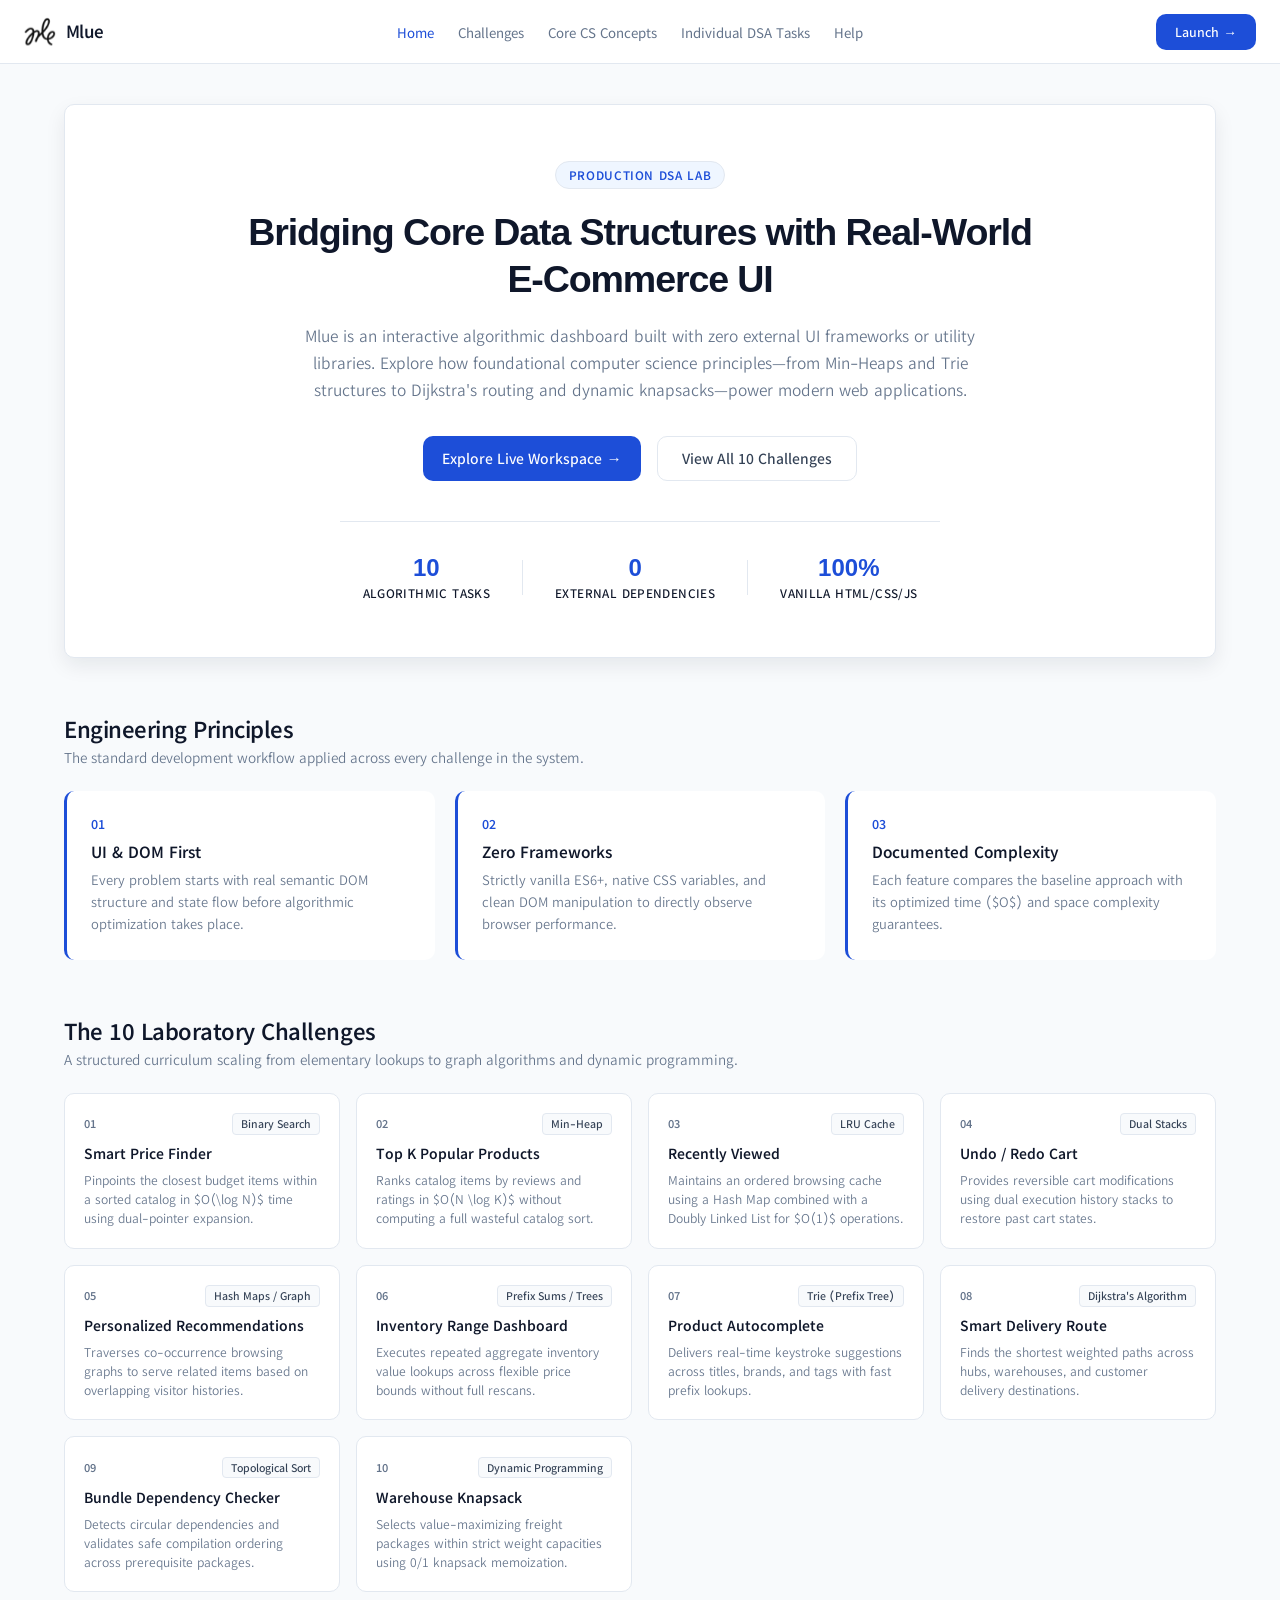
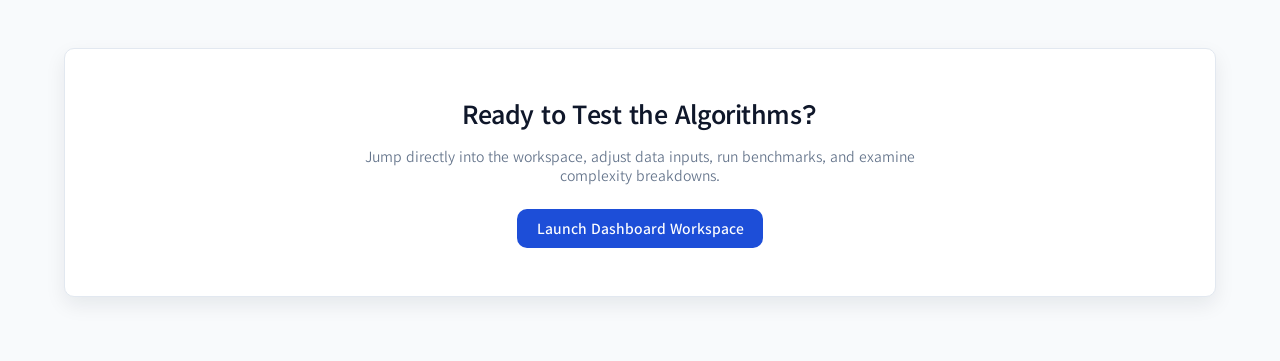
==== commit 1a8e95d1: "added the knapsack problem thingie" ====
--- a/Mlue/index.html
+++ b/Mlue/index.html
@@ -5,6 +5,7 @@
   <meta name="viewport" content="width=device-width, initial-scale=1.0" />
   <title>Get Started — Mlue DSA E-Commerce Lab</title>
   <link rel="stylesheet" href="css/style.css" />
+  <link rel="stylesheet" href="css/styles.css" />
   <link rel="preconnect" href="https://fonts.googleapis.com">
   <link rel="preconnect" href="https://fonts.gstatic.com" crossorigin>
   <link href="https://fonts.googleapis.com/css2?family=Kedebideri:wght@400;500;600;700;800;900&display=swap" rel="stylesheet">
--- a/Mlue/css/style.css
+++ b/Mlue/css/style.css
@@ -1,162 +1,6 @@
-:root {
-  /* Button and hover */
-  --button: #1d4ed8;
-  --button-bg: #eff6ff;
-
-  /* Text of 3 types */
-  --text: #0f172a;
-  --dark-text: #334155;
-  --light-text: #64748b;
-
-  /* Main Background */
-  --background: #f8fafc;
-
-  /* Card, Form, and Border */
-  --white: #ffffff;
-  --border: #e2e8f0;
-
-  --surface-border: 1px solid var(--border);
-  --radius: 10px;
-  --shadow: 0 8px 20px rgba(15, 23, 42, 0.08);
-}
-
-/* --------------------------------------------------------------------------
-   2. Base & Reset
-   -------------------------------------------------------------------------- */
-* {
-  box-sizing: border-box;
-  margin: 0;
-  padding: 0;
-}
-
-body,
-button,
-input,
-select,
-textarea {
-  font-family: 'Kedebideri', sans-serif;
-  user-select: none;
-}
-
-body {
-  background-color: var(--background);
-  color: var(--text);
-  min-height: 100vh;
-}
-
-/* --------------------------------------------------------------------------
-   3. Global Header & Navigation
-   -------------------------------------------------------------------------- */
-.app-header {
-  position: sticky;
-  top: 0;
-  z-index: 100;
-  background-color: var(--white);
-  border-bottom: 1px solid var(--border);
-}
-
-.navbar {
-  max-width: 1400px;
-  margin: 0 auto;
-  display: flex;
-  align-items: center;
-  justify-content: space-between;
-  padding: 0.85rem 1.5rem;
-}
-
-/* Brand & Logo styling */
-.nav-brand {
-  display: flex;
-  align-items: center;
-  gap: 0.6rem;
-  font-weight: 700;
-  font-size: 1.15rem;
-}
-
-.brand-icon {
-  display: inline-flex;
-  align-items: center;
-  justify-content: center;
-}
-
-/* Constrain and scale the brand logo SVG smoothly */
-.brand-icon svg {
-  display: block;
-  width: 32px;
-  height: auto;
-  max-height: 32px;
-}
-
-.brand-title {
-  color: var(--text);
-  letter-spacing: -0.02em;
-}
-
-/* Navigation links */
-.nav-links {
-  display: flex;
-  list-style: none;
-  gap: 1.5rem;
-}
-
-.nav-link {
-  text-decoration: none;
-  color: var(--light-text);
-  font-weight: 500;
-  font-size: 0.9rem;
-  transition: color 0.2s;
-}
-
-.nav-link:hover,
-.nav-link.active {
-  color: var(--button);
-  transition: all 0.15s ease-in-out;
-}
-
-/* Right-side cart button & notification badge */
-.nav-actions {
-  display: flex;
-  align-items: center;
-}
-
 .nav-action-btn,
 .btn-primary {
   color: var(--button);
-  border-radius: var(--radius);
-  font-weight: 600;
-  cursor: pointer;
-  font-family: inherit;
-}
-
-.nav-action-btn {
-  background: var(--button-bg);
-  border: var(--surface-border);
-  color: var(--button);
-  padding: 0.45rem 0.8rem;
-  display: flex;
-  align-items: center;
-  gap: 0.4rem;
-}
-
-.badge {
-  background: var(--button);
-  color: var(--white);
-  font-size: 0.75rem;
-  padding: 0.1rem 0.4rem;
-  border-radius: 9999px;
-}
-
-/* --------------------------------------------------------------------------
-   4. Page Layout
-   -------------------------------------------------------------------------- */
-.main-content {
-  max-width: 1400px;
-  margin: 1.5rem auto;
-  padding: 0 1.5rem;
-  display: grid;
-  grid-template-columns: 260px 1fr;
-  gap: 2rem;
-  align-items: start;
 }
 
 /* --------------------------------------------------------------------------
--- a/Mlue/css/styles.css
+++ b/Mlue/css/styles.css
@@ -0,0 +1,724 @@
+/* ==========================================================================
+   TABLE OF CONTENTS
+   --------------------------------------------------------------------------
+   1. Design System & Variables
+   2. Base & Reset
+   3. Global Header & Navigation (.app-header, .nav-brand, .brand-icon)
+   4. Page Layout (.main-content)
+   5. Challenge Switcher Sidebar (.challenge-sidebar, .challenge-tabs)
+   6. Workspace Area & General UI Components
+      - Workspace Shell (.workspace-area, .panel-header)
+      - Form Elements & Search Bars (.search-bar-card, .btn-primary)
+      - Product Display Grid & Cards (.product-grid, .product-card)
+   7. DSA Explanation Accordion & Complexity Tables
+   8. Feature-Specific Components
+      - Top K Popular Feature (.popular-card, .rank-badge)
+      - Personalized Recommendations (.rec-card, .searchable-select-wrapper)
+      - Empty & Placeholder States (.empty-state-card)
+   9. Helper & Utility Classes (.hidden)
+   10. Media Queries / Responsiveness
+   ========================================================================== */
+
+/* --------------------------------------------------------------------------
+   1. Design System & Variables
+   -------------------------------------------------------------------------- */
+:root {
+  /* Button and hover */
+  --button: #1d4ed8;
+  --button-bg: #eff6ff;
+
+  /* Text of 3 types */
+  --text: #0f172a;
+  --dark-text: #334155;
+  --light-text: #64748b;
+
+  /* Main Background */
+  --background: #f8fafc;
+
+  /* Card, Form, and Border */
+  --white: #ffffff;
+  --border: #e2e8f0;
+
+  --surface-border: 1px solid var(--border);
+  --radius: 10px;
+  --shadow: 0 8px 20px rgba(15, 23, 42, 0.08);
+}
+
+/* --------------------------------------------------------------------------
+   2. Base & Reset
+   -------------------------------------------------------------------------- */
+* {
+  box-sizing: border-box;
+  margin: 0;
+  padding: 0;
+}
+
+body,
+button,
+input,
+select,
+textarea {
+  user-select: none;
+  font-family: 'Kedebideri', sans-serif;
+}
+
+body {
+  background-color: var(--background);
+  color: var(--text);
+  min-height: 100vh;
+}
+
+/* --------------------------------------------------------------------------
+   3. Global Header & Navigation
+   -------------------------------------------------------------------------- */
+.app-header {
+  position: sticky;
+  top: 0;
+  z-index: 100;
+  background-color: var(--white);
+  border-bottom: 1px solid var(--border);
+}
+
+.navbar {
+  max-width: 1400px;
+  margin: 0 auto;
+  display: flex;
+  align-items: center;
+  justify-content: space-between;
+  padding: 0.85rem 1.5rem;
+}
+
+/* Brand & Logo styling */
+.nav-brand {
+  display: flex;
+  align-items: center;
+  gap: 0.6rem;
+  font-weight: 700;
+  font-size: 1.15rem;
+}
+
+.brand-icon {
+  display: inline-flex;
+  align-items: center;
+  justify-content: center;
+}
+
+/* Constrain and scale the brand logo SVG smoothly */
+.brand-icon svg {
+  display: block;
+  width: 32px;
+  height: auto;
+  max-height: 32px;
+}
+
+.brand-title {
+  color: var(--text);
+  letter-spacing: -0.02em;
+}
+
+/* Navigation links */
+.nav-links {
+  display: flex;
+  list-style: none;
+  gap: 1.5rem;
+}
+
+.nav-link {
+  text-decoration: none;
+  color: var(--light-text);
+  font-weight: 500;
+  font-size: 0.9rem;
+  transition: color 0.2s;
+}
+
+.nav-link:hover,
+.nav-link.active {
+  color: var(--button);
+  transition: all 0.15s ease-in-out;
+}
+
+/* Right-side cart button & notification badge */
+.nav-actions {
+  display: flex;
+  align-items: center;
+}
+
+.nav-action-btn,
+.btn-primary {
+  border-radius: var(--radius);
+  font-weight: 600;
+  cursor: pointer;
+  font-family: inherit;
+}
+
+.nav-action-btn {
+  background: var(--button-bg);
+  border: 1px solid #bfdbfe;
+  color: var(--button);
+  padding: 0.45rem 0.8rem;
+  display: flex;
+  align-items: center;
+  gap: 0.4rem;
+}
+
+.badge {
+  background: var(--button);
+  color: white;
+  font-size: 0.75rem;
+  padding: 0.1rem 0.4rem;
+  border-radius: 9999px;
+}
+
+/* --------------------------------------------------------------------------
+   4. Page Layout
+   -------------------------------------------------------------------------- */
+.main-content {
+  max-width: 1400px;
+  margin: 1.5rem auto;
+  padding: 0 1.5rem;
+  display: grid;
+  grid-template-columns: 260px 1fr;
+  gap: 2rem;
+  align-items: start;
+}
+
+/* --------------------------------------------------------------------------
+   5. Challenge Switcher Sidebar
+   -------------------------------------------------------------------------- */
+.challenge-sidebar,
+.workspace-area {
+  background: var(--white);
+  border: var(--surface-border);
+  border-radius: var(--radius);
+}
+
+.challenge-sidebar {
+  padding: 1rem;
+}
+
+.challenge-switcher-header {
+  display: flex;
+  justify-content: space-between;
+  align-items: center;
+  margin-bottom: 0.85rem;
+}
+
+.switcher-label {
+  font-weight: 700;
+  font-size: 0.85rem;
+  text-transform: uppercase;
+  color: var(--light-text);
+  letter-spacing: 0.04em;
+}
+
+.progress-pill {
+  font-size: 0.75rem;
+  background: var(--background);
+  padding: 0.15rem 0.5rem;
+  border-radius: var(--radius);
+  border: 1px solid var(--border);
+}
+
+.challenge-tabs {
+  display: flex;
+  flex-direction: column;
+  gap: 0.35rem;
+}
+
+.challenge-pill {
+  display: flex;
+  align-items: center;
+  gap: 0.75rem;
+  width: 100%;
+  padding: 0.65rem 0.75rem;
+  border: 1px solid transparent;
+  background: transparent;
+  border-radius: var(--radius);
+  font-size: 0.9rem;
+  font-weight: 500;
+  color: var(--light-text);
+  cursor: pointer;
+  text-align: left;
+  transition: all 0.15s ease-in-out;
+  font-family: inherit;
+}
+
+.challenge-pill:hover {
+  background-color: var(--background);
+  color: var(--text-main);
+}
+
+.challenge-pill.active {
+  background-color: var(--button-bg);
+  border-color: #bfdbfe;
+  color: var(--button);
+  font-weight: 600;
+}
+
+.pill-number {
+  font-size: 0.75rem;
+  opacity: 0.7;
+}
+
+/* --------------------------------------------------------------------------
+   7. DSA Explanation Accordion & Complexity Tables
+   -------------------------------------------------------------------------- */
+.dsa-explanation-card {
+  background-color: #f8fafc;
+  border: 1px solid #e2e8f0;
+  border-radius: 8px;
+  margin-bottom: 1.5rem;
+  overflow: hidden;
+  transition: border-color 0.2s;
+}
+
+.dsa-explanation-card[open] {
+  border-color: #bfdbfe;
+  background-color: #ffffff;
+}
+
+.explanation-summary {
+  list-style: none;
+  display: flex;
+  justify-content: space-between;
+  align-items: center;
+  padding: 0.85rem 1.1rem;
+  cursor: pointer;
+  user-select: none;
+  background-color: #f1f5f9;
+  font-size: 0.9rem;
+  color: #1e293b;
+}
+
+.explanation-summary::-webkit-details-marker {
+  display: none;
+}
+
+.explanation-summary:hover {
+  background-color: #e2e8f0;
+}
+
+.summary-left {
+  display: flex;
+  align-items: center;
+  gap: 0.5rem;
+}
+
+.toggle-indicator {
+  font-size: 0.75rem;
+  color: #64748b;
+  transition: transform 0.2s ease;
+}
+
+.dsa-explanation-card[open] .toggle-indicator {
+  transform: rotate(180deg);
+}
+
+.explanation-content {
+  padding: 1.25rem;
+  border-top: 1px solid #e2e8f0;
+  font-size: 0.88rem;
+  line-height: 1.5;
+  color: #334155;
+}
+
+.explanation-grid {
+  display: grid;
+  grid-template-columns: 2fr 1fr;
+  gap: 1.25rem;
+  margin-bottom: 1rem;
+}
+
+.explanation-block h4 {
+  font-size: 0.82rem;
+  text-transform: uppercase;
+  letter-spacing: 0.04em;
+  color: #64748b;
+  margin-bottom: 0.35rem;
+}
+
+/* Comparison Complexity Table */
+.complexity-table-wrapper {
+  overflow-x: auto;
+  margin-top: 0.5rem;
+}
+
+.complexity-table {
+  width: 100%;
+  border-collapse: collapse;
+  font-size: 0.82rem;
+  text-align: left;
+}
+
+.complexity-table th {
+  background-color: #f8fafc;
+  color: #475569;
+  font-weight: 600;
+  padding: 0.5rem 0.75rem;
+  border-bottom: 1px solid #e2e8f0;
+}
+
+.complexity-table td {
+  padding: 0.55rem 0.75rem;
+  border-bottom: 1px solid #f1f5f9;
+}
+
+.complexity-table code {
+  background-color: #f1f5f9;
+  padding: 0.15rem 0.35rem;
+  border-radius: 4px;
+  color: #0f172a;
+  font-size: 0.8rem;
+}
+
+/* --------------------------------------------------------------------------
+   8. Feature-Specific Components
+   -------------------------------------------------------------------------- */
+/* Challenge: 1 Price Finder */
+.workspace-area {
+  padding: 1.5rem;
+  min-height: 480px;
+}
+
+/* Section Header */
+.panel-header {
+  display: flex;
+  justify-content: space-between;
+  align-items: flex-start;
+  margin-bottom: 1.25rem;
+  padding-bottom: 1rem;
+  border-bottom: 1px solid var(--border);
+}
+
+.panel-desc {
+  font-size: 0.9rem;
+  color: var(--light-text);
+  margin-top: 0.25rem;
+}
+
+.complexity-badge {
+  background: var(--white);
+  border: 1px solid var(--border);
+  font-size: 0.75rem;
+  font-weight: 600;
+  padding: 0.3rem 0.6rem;
+  border-radius: var(--radius);
+  color: var(--dark-text);
+}
+
+/* Search Bar & Controls Bar */
+.search-bar-card {
+  background: var(--background);
+  padding: 1rem;
+  border-radius: var(--radius);
+  margin-bottom: 1.5rem;
+}
+
+.input-inline {
+  display: flex;
+  gap: 0.5rem;
+  margin-top: 0.5rem;
+}
+
+.input-inline input,
+.dropdown-select,
+.searchable-input {
+  padding: 0.6rem 0.8rem;
+  border: var(--surface-border);
+  border-radius: var(--radius);
+  font-size: 0.95rem;
+  background-color: var(--white);
+  font-family: inherit;
+}
+
+.input-inline input,
+.searchable-input {
+  flex: 1;
+}
+
+.btn-primary {
+  padding: 0.6rem 1.2rem;
+  background: var(--button);
+  color: white;
+  border: none;
+  transition: background-color 0.15s ease;
+}
+
+.btn-primary:hover {
+  background: var(--button);
+}
+
+.dropdown-select {
+  cursor: pointer;
+}
+
+/* Product Cards & Grid Container */
+.product-grid {
+  display: grid;
+  grid-template-columns: repeat(auto-fill, minmax(220px, 1fr));
+  gap: 1rem;
+}
+
+.product-card {
+  background: var(--white);
+  border: 1px solid var(--border);
+  border-radius: 8px;
+  padding: 1rem;
+  display: flex;
+  flex-direction: column;
+  gap: 0.4rem;
+  border-top: 3px solid var(--button);
+  position: relative;
+}
+
+   /* Challenge 2: Top K Popular Products */
+
+.rank-badge {
+  position: absolute;
+  top: 0.75rem;
+  right: 0.75rem;
+  background: var(--button);
+  color: #ffffff;
+  font-weight: 700;
+  font-size: 0.8rem;
+  padding: 0.2rem 0.5rem;
+  border-radius: 4px;
+}
+
+.popularity-metric {
+  font-size: 0.82rem;
+  color: #b45309;
+  background: #fef3c7;
+  padding: 0.25rem 0.5rem;
+  border-radius: 4px;
+  width: fit-content;
+  margin-top: 0.25rem;
+}
+
+/* Challenge 5: Personalized Recommendations */
+
+.rec-badge {
+  font-size: 0.72rem;
+  background: var(--button-bg);
+  color: var(--text);
+  border: 1px solid var(--border);
+  padding: 0.2rem 0.45rem;
+  border-radius: var(--radius);
+  width: fit-content;
+  font-weight: 600;
+  margin-bottom: 0.25rem;
+}
+
+.frequency-indicator {
+  font-size: 0.8rem;
+  color: var(--light-text);
+  background: var(--background);
+  padding: 0.3rem 0.5rem;
+  border-radius: 4px;
+  margin-top: 0.25rem;
+}
+
+/* Searchable Combobox / Typeahead */
+.searchable-select-wrapper {
+  position: relative;
+  flex: 1;
+}
+
+.searchable-input {
+  width: 100%;
+  outline: none;
+  transition: border-color 0.2s ease, box-shadow 0.2s ease;
+}
+
+.searchable-input:focus {
+  border-color: var(--button);
+  box-shadow: 0 0 0 2px rgba(37, 99, 235, 0.15);
+}
+
+.searchable-dropdown-list {
+  position: absolute;
+  top: calc(100% + 4px);
+  left: 0;
+  right: 0;
+  background: var(--white);
+  border: var(--surface-border);
+  border-radius: var(--radius);
+  box-shadow: var(--shadow);
+  max-height: 220px;
+  overflow-y: auto;
+  z-index: 50;
+  list-style: none;
+  padding: 0.35rem 0;
+  margin: 0;
+}
+
+.searchable-dropdown-item {
+  padding: 0.55rem 0.85rem;
+  font-size: 0.88rem;
+  cursor: pointer;
+  display: flex;
+  justify-content: space-between;
+  align-items: center;
+  transition: background-color 0.15s ease;
+}
+
+.searchable-dropdown-item:hover,
+.searchable-dropdown-item.highlighted {
+  background-color: var(--button-bg);
+  color: var(--button);
+}
+
+.searchable-dropdown-item .item-price {
+  font-size: 0.8rem;
+  color: var(--light-text);
+  margin-left: 0.5rem;
+}
+
+.searchable-empty-item {
+  padding: 0.75rem;
+  text-align: center;
+  font-size: 0.85rem;
+  color: var(--light-text);
+}
+
+/* Challenge 10 Knapsack Styles */
+.knapsack-metrics-grid {
+  display: grid;
+  grid-template-columns: repeat(auto-fit, minmax(180px, 1fr));
+  gap: 1rem;
+  margin-bottom: 1.5rem;
+}
+
+.knapsack-stat-card {
+  background: var(--bg-main);
+  border: 1px solid var(--border);
+  padding: 1rem;
+  border-radius: 8px;
+  display: flex;
+  flex-direction: column;
+  gap: 0.25rem;
+}
+
+.stat-label {
+  font-size: 0.8rem;
+  text-transform: uppercase;
+  color: var(--text-muted);
+  font-weight: 600;
+  letter-spacing: 0.03em;
+}
+
+.stat-val {
+  font-size: 1.35rem;
+  color: var(--text-main);
+}
+
+.stat-val.text-primary {
+  color: var(--primary);
+}
+
+.subsection-title {
+  font-size: 1.05rem;
+  margin-bottom: 1rem;
+  color: var(--text-main);
+}
+
+.knapsack-item-card {
+  border-top: 3px solid #6366f1;
+  position: relative;
+}
+
+.knapsack-badge {
+  position: absolute;
+  top: 0.75rem;
+  right: 0.75rem;
+  background-color: #eef2ff;
+  color: #4f46e5;
+  border: 1px solid #c7d2fe;
+  font-size: 0.75rem;
+  font-weight: 600;
+  padding: 0.2rem 0.5rem;
+  border-radius: 4px;
+}
+
+.weight-metric {
+  font-size: 0.85rem;
+  color: var(--text-muted);
+  background: var(--bg-main);
+  padding: 0.25rem 0.5rem;
+  border-radius: 4px;
+  width: fit-content;
+  margin-top: 0.25rem;
+}
+
+/* Fallback & Under-Construction State */
+.empty-state-card {
+  display: flex;
+  flex-direction: column;
+  align-items: center;
+  justify-content: center;
+  text-align: center;
+  padding: 4rem 2rem;
+  background-color: var(--white);
+  border: 1px dashed var(--border);
+  border-radius: var(--radius);
+  margin: 1rem 0;
+}
+
+.empty-state-icon {
+  font-size: 3rem;
+  margin-bottom: 1rem;
+}
+
+.empty-state-card h3 {
+  font-size: 1.3rem;
+  color: var(--text);
+  margin-bottom: 0.5rem;
+}
+
+.empty-state-card p {
+  color: var(--light-text);
+  max-width: 480px;
+  font-size: 0.95rem;
+  line-height: 1.5;
+  margin-bottom: 1.5rem;
+}
+
+.empty-state-meta {
+  display: flex;
+  gap: 0.5rem;
+}
+
+.meta-tag {
+  background: var(--background);
+  border: 1px solid var(--border);
+  font-size: 0.75rem;
+  padding: 0.25rem 0.6rem;
+  border-radius: 4px;
+  color: var(--light-text);
+}
+
+/* --------------------------------------------------------------------------
+   9. Helper & Utility Classes
+   -------------------------------------------------------------------------- */
+.hidden {
+  display: none !important;
+}
+
+/* --------------------------------------------------------------------------
+   10. Media Queries / Responsiveness
+   -------------------------------------------------------------------------- */
+@media (max-width: 860px) {
+  .main-content {
+    grid-template-columns: 1fr;
+  }
+
+  .challenge-tabs {
+    flex-direction: row;
+    overflow-x: auto;
+    padding-bottom: 0.5rem;
+  }
+
+  .explanation-grid {
+    grid-template-columns: 1fr;
+  }
+}
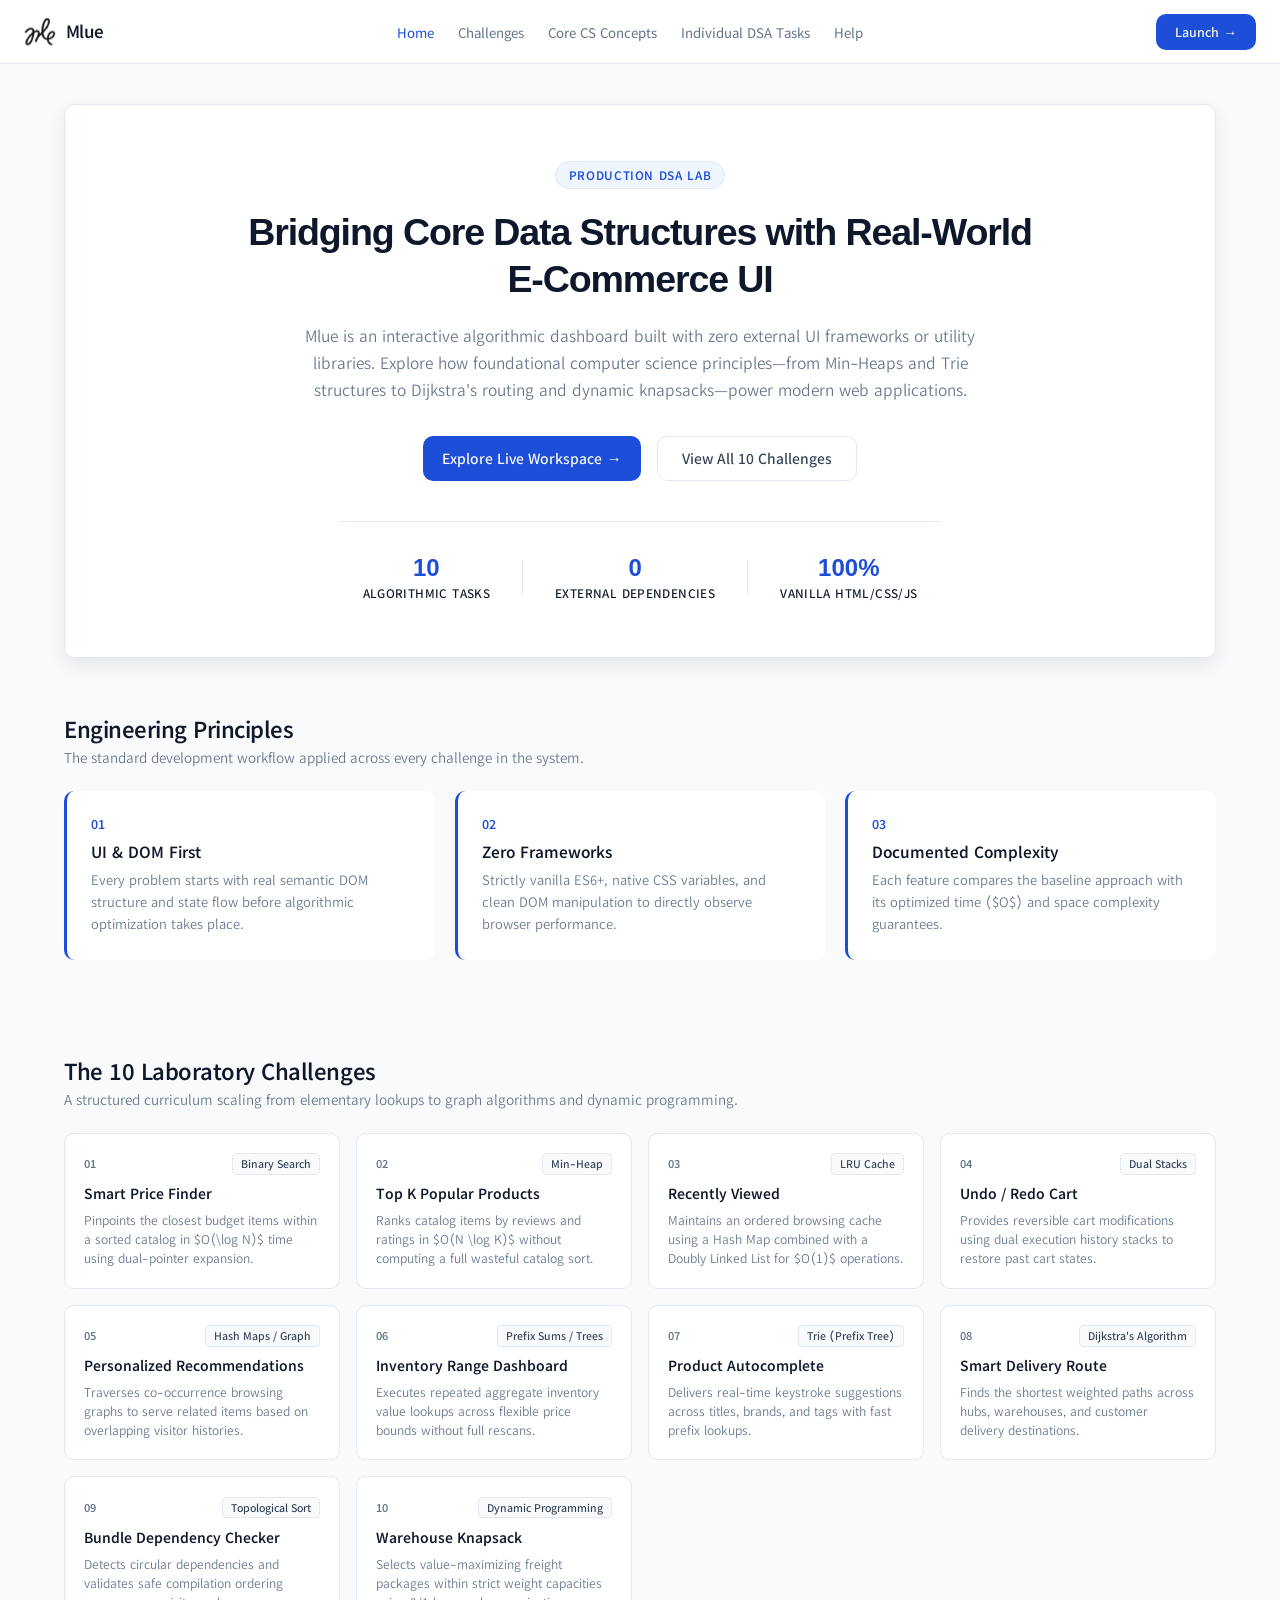
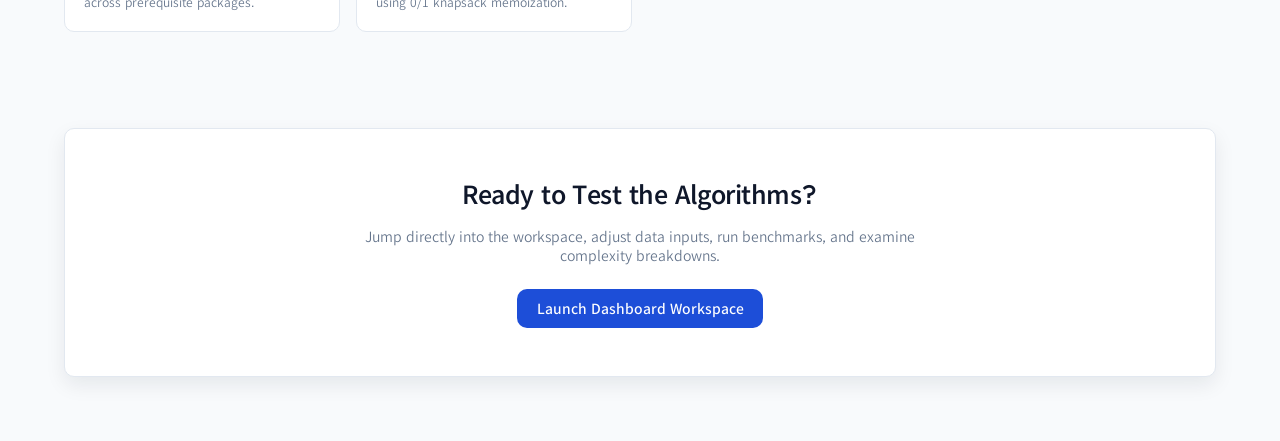
==== commit 13a2af2c: "added some more stuff to make it better. like the core concept part, help, etc" ====
--- a/Mlue/index.html
+++ b/Mlue/index.html
@@ -29,8 +29,8 @@
         <span class="brand-title">Mlue</span>
       </div>
       <ul class="nav-links">
-        <li><a href="get-started.html" class="nav-link active">Home</a></li>
-        <li><a href="index.html" class="nav-link">Challenges</a></li>
+        <li><a href="index.html" class="nav-link active">Home</a></li>
+        <li><a href="#challenges-overview" class="nav-link">Challenges</a></li>
         <li><a href="coreConcept.html" class="nav-link">Core CS Concepts</a></li>
         <li><a href="index1.html" class="nav-link">Individual DSA Tasks</a></li>
         <li><a href="help.html" class="nav-link">Help</a></li>
--- a/Mlue/css/style.css
+++ b/Mlue/css/style.css
@@ -268,6 +268,129 @@
   margin-bottom: 0.5rem;
 }
 
+#challenges-overview {
+  scroll-margin-top: 6rem;
+}
+
+/* --------------------------------------------------------------------------
+   12. Help & Core Concepts Pages
+   -------------------------------------------------------------------------- */
+.info-page {
+  max-width: 1100px;
+  margin: 2.5rem auto 4rem;
+  padding: 0 1.5rem;
+  user-select: text;
+}
+
+.info-hero {
+  background: var(--white);
+  border: var(--surface-border);
+  border-radius: var(--radius);
+  box-shadow: var(--shadow);
+  padding: 2.5rem;
+  margin-bottom: 2rem;
+}
+
+.info-hero .hero-badge {
+  display: inline-block;
+}
+
+.info-hero h1 {
+  max-width: 800px;
+  font-size: 2rem;
+  line-height: 1.25;
+  letter-spacing: -0.03em;
+  margin-bottom: 0.75rem;
+}
+
+.info-hero p,
+.info-card p,
+.info-card li {
+  color: var(--light-text);
+  font-size: 0.94rem;
+  line-height: 1.65;
+}
+
+.info-section {
+  margin-bottom: 2.5rem;
+  scroll-margin-top: 6rem;
+}
+
+.info-grid {
+  display: grid;
+  grid-template-columns: repeat(auto-fit, minmax(260px, 1fr));
+  gap: 1rem;
+}
+
+.info-card {
+  background: var(--white);
+  border: var(--surface-border);
+  border-radius: var(--radius);
+  padding: 1.35rem;
+}
+
+.info-card h2,
+.info-card h3 {
+  color: var(--text);
+  font-size: 1.05rem;
+  margin-bottom: 0.55rem;
+}
+
+.info-card h2 {
+  font-size: 1.2rem;
+}
+
+.info-card ul,
+.info-card ol {
+  padding-left: 1.25rem;
+  margin-top: 0.55rem;
+}
+
+.info-card li + li {
+  margin-top: 0.35rem;
+}
+
+.concept-card {
+  display: flex;
+  flex-direction: column;
+  gap: 0.55rem;
+}
+
+.concept-card h2 {
+  margin: 0;
+}
+
+.concept-number,
+.status-tag {
+  color: var(--button);
+  font-size: 0.75rem;
+  font-weight: 700;
+  letter-spacing: 0.04em;
+  text-transform: uppercase;
+}
+
+.status-tag {
+  align-self: flex-start;
+  background: var(--button-bg);
+  border-radius: 9999px;
+  padding: 0.25rem 0.6rem;
+}
+
+.info-card code {
+  color: var(--text);
+  font-size: 0.88rem;
+  font-weight: 600;
+}
+
+.info-card a {
+  color: var(--button);
+  font-weight: 600;
+}
+
+.info-callout {
+  border-left: 3px solid var(--button);
+}
+
 @media (max-width: 600px) {
   .hero-title {
     font-size: 1.8rem;
@@ -279,4 +402,17 @@
   .stat-divider {
     display: none;
   }
+
+  .info-page {
+    margin-top: 1.5rem;
+    padding: 0 1rem;
+  }
+
+  .info-hero {
+    padding: 1.5rem;
+  }
+
+  .info-hero h1 {
+    font-size: 1.65rem;
+  }
 }
--- a/Mlue/css/styles.css
+++ b/Mlue/css/styles.css
@@ -38,6 +38,7 @@
   /* Card, Form, and Border */
   --white: #ffffff;
   --border: #e2e8f0;
+  --card-border: #bfdbfe;
 
   --surface-border: 1px solid var(--border);
   --radius: 10px;
@@ -153,8 +154,7 @@
 
 .nav-action-btn {
   background: var(--button-bg);
-  border: 1px solid #bfdbfe;
-  color: var(--button);
+  border: var(--surface-border);
   padding: 0.45rem 0.8rem;
   display: flex;
   align-items: center;
@@ -250,7 +250,7 @@
 
 .challenge-pill.active {
   background-color: var(--button-bg);
-  border-color: #bfdbfe;
+  border-color: var(--card-border);
   color: var(--button);
   font-weight: 600;
 }
@@ -264,8 +264,7 @@
    7. DSA Explanation Accordion & Complexity Tables
    -------------------------------------------------------------------------- */
 .dsa-explanation-card {
-  background-color: #f8fafc;
-  border: 1px solid #e2e8f0;
+  border: var(--surface-border);
   border-radius: 8px;
   margin-bottom: 1.5rem;
   overflow: hidden;
@@ -273,8 +272,8 @@
 }
 
 .dsa-explanation-card[open] {
-  border-color: #bfdbfe;
-  background-color: #ffffff;
+  border-color: var(--card-border);
+  background-color: var(--white);
 }
 
 .explanation-summary {
@@ -287,7 +286,6 @@
   user-select: none;
   background-color: #f1f5f9;
   font-size: 0.9rem;
-  color: #1e293b;
 }
 
 .explanation-summary::-webkit-details-marker {
@@ -295,7 +293,7 @@
 }
 
 .explanation-summary:hover {
-  background-color: #e2e8f0;
+  background-color: var(--border);
 }
 
 .summary-left {
@@ -306,7 +304,7 @@
 
 .toggle-indicator {
   font-size: 0.75rem;
-  color: #64748b;
+  color: #475569;
   transition: transform 0.2s ease;
 }
 
@@ -316,10 +314,9 @@
 
 .explanation-content {
   padding: 1.25rem;
-  border-top: 1px solid #e2e8f0;
+  border-top: var(--surface-border);
   font-size: 0.88rem;
   line-height: 1.5;
-  color: #334155;
 }
 
 .explanation-grid {
@@ -333,7 +330,7 @@
   font-size: 0.82rem;
   text-transform: uppercase;
   letter-spacing: 0.04em;
-  color: #64748b;
+  color: #475569;
   margin-bottom: 0.35rem;
 }
 
@@ -351,23 +348,22 @@
 }
 
 .complexity-table th {
-  background-color: #f8fafc;
+  background-color: #f1f5f9;
   color: #475569;
   font-weight: 600;
   padding: 0.5rem 0.75rem;
-  border-bottom: 1px solid #e2e8f0;
+  border-bottom: var(--surface-border);
 }
 
 .complexity-table td {
   padding: 0.55rem 0.75rem;
-  border-bottom: 1px solid #f1f5f9;
+  border-bottom: var(--surface-border);
 }
 
 .complexity-table code {
   background-color: #f1f5f9;
   padding: 0.15rem 0.35rem;
   border-radius: 4px;
-  color: #0f172a;
   font-size: 0.8rem;
 }
 
@@ -478,7 +474,7 @@
   top: 0.75rem;
   right: 0.75rem;
   background: var(--button);
-  color: #ffffff;
+  color: var(--white);
   font-weight: 700;
   font-size: 0.8rem;
   padding: 0.2rem 0.5rem;
@@ -623,7 +619,7 @@
 }
 
 .knapsack-item-card {
-  border-top: 3px solid #6366f1;
+  border-top: 3px solid var(--button);
   position: relative;
 }
 
@@ -631,9 +627,9 @@
   position: absolute;
   top: 0.75rem;
   right: 0.75rem;
-  background-color: #eef2ff;
-  color: #4f46e5;
-  border: 1px solid #c7d2fe;
+  background-color: var(--button-bg);
+  color: var(--button);
+  border: 1px solid var(--card-border);
   font-size: 0.75rem;
   font-weight: 600;
   padding: 0.2rem 0.5rem;
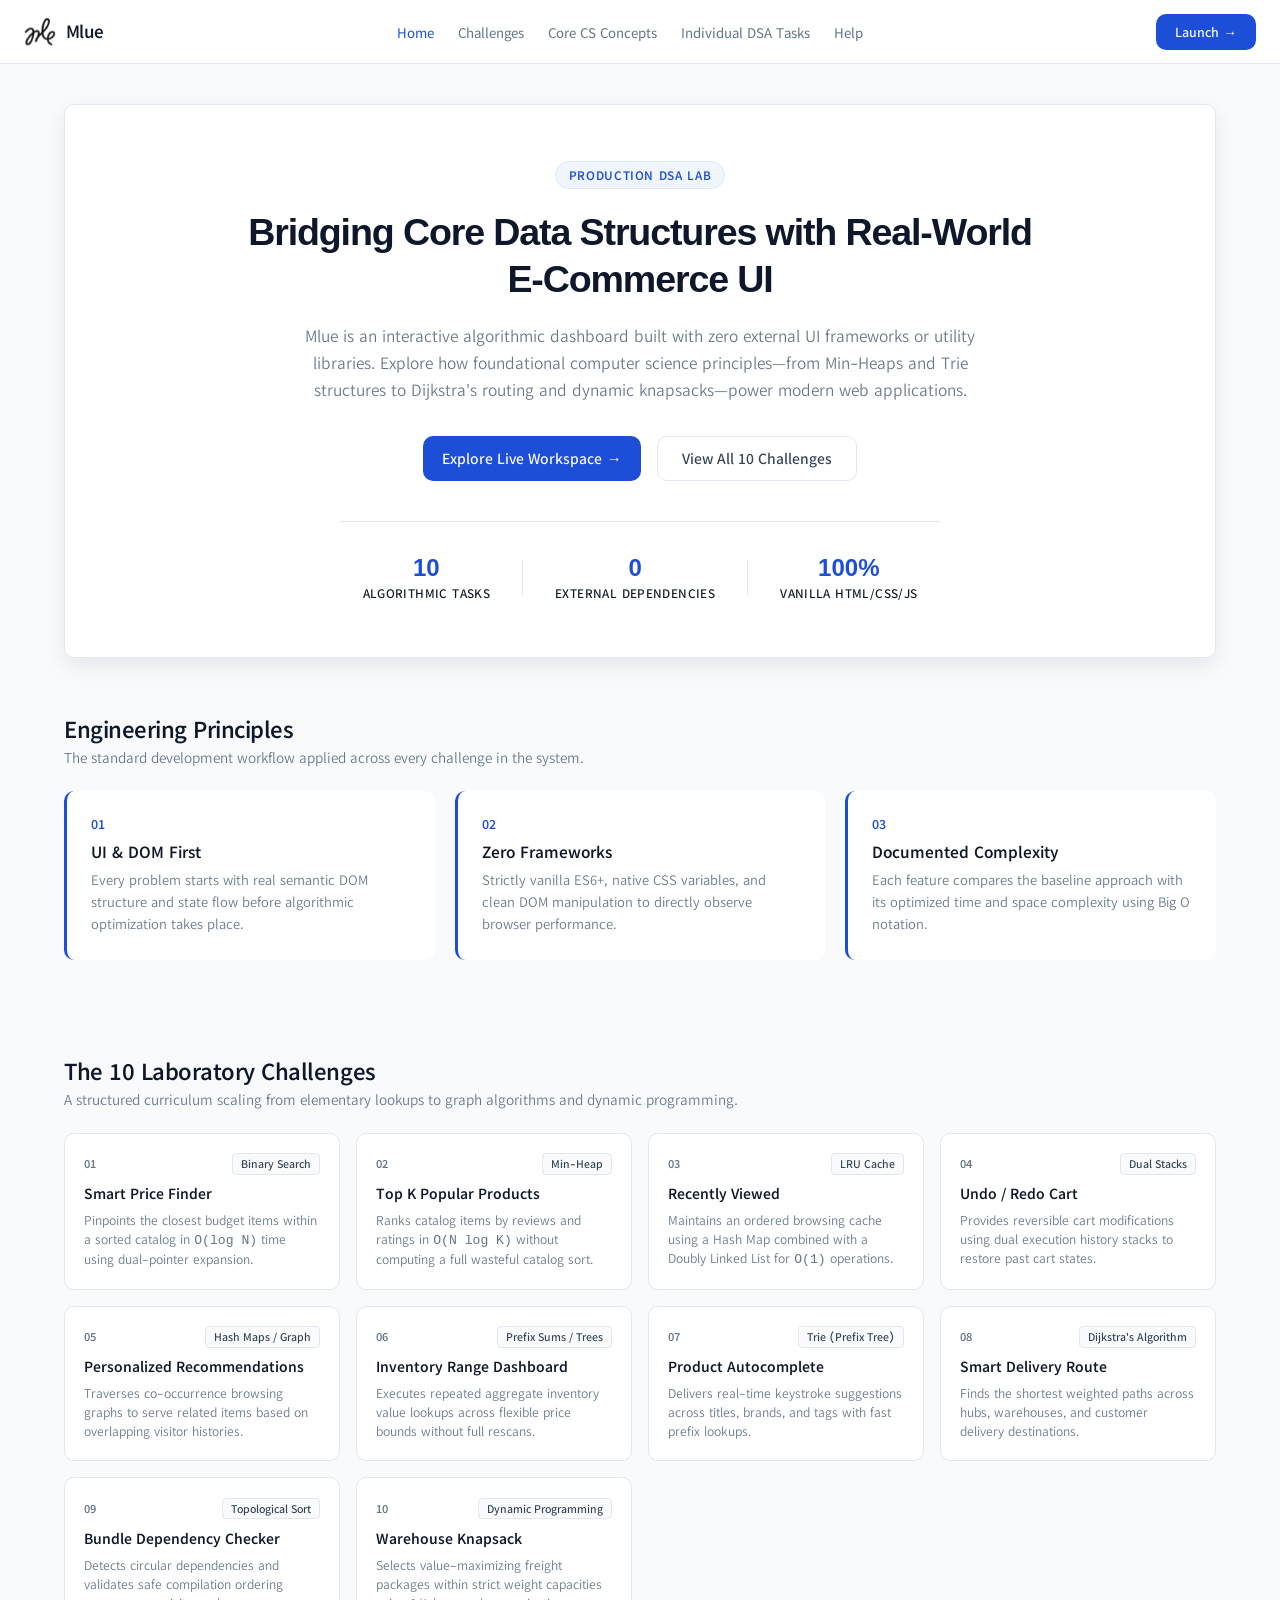
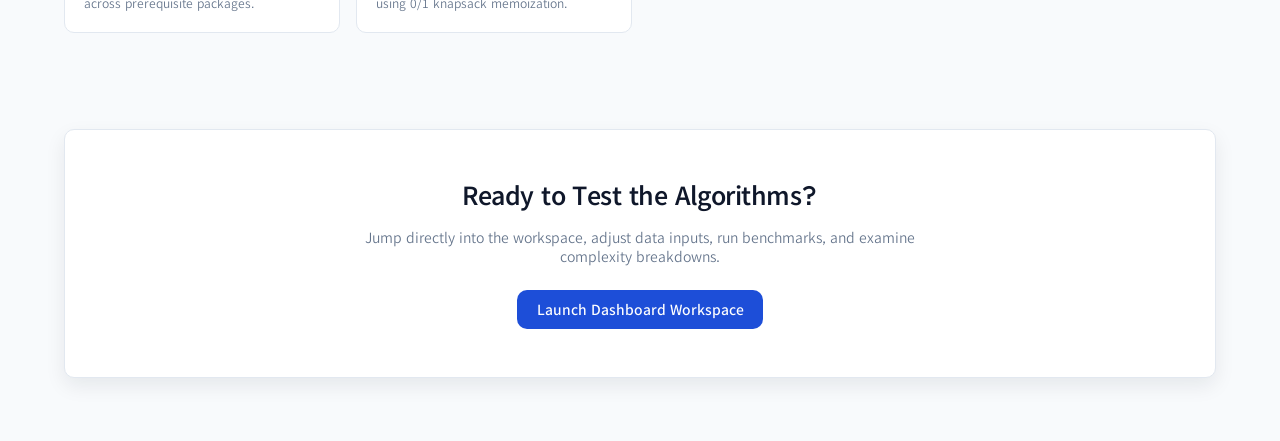
==== commit acd3c480: "the complextiy notations looked weird so fixing that" ====
--- a/Mlue/index.html
+++ b/Mlue/index.html
@@ -6,6 +6,8 @@
   <title>Get Started — Mlue DSA E-Commerce Lab</title>
   <link rel="stylesheet" href="css/style.css" />
   <link rel="stylesheet" href="css/styles.css" />
+  <link rel="stylesheet" href="css/styleMobile.css" />
+  <link rel="stylesheet" href="css/stylesMobile.css" />
   <link rel="preconnect" href="https://fonts.googleapis.com">
   <link rel="preconnect" href="https://fonts.gstatic.com" crossorigin>
   <link href="https://fonts.googleapis.com/css2?family=Kedebideri:wght@400;500;600;700;800;900&display=swap" rel="stylesheet">
@@ -93,7 +95,7 @@
         <article class="principle-card">
           <div class="principle-num">03</div>
           <h3>Documented Complexity</h3>
-          <p>Each feature compares the baseline approach with its optimized time ($O$) and space complexity guarantees.</p>
+          <p>Each feature compares the baseline approach with its optimized time and space complexity using Big O notation.</p>
         </article>
       </div>
     </section>
@@ -112,7 +114,7 @@
             <span class="preview-badge">Binary Search</span>
           </div>
           <h4>Smart Price Finder</h4>
-          <p>Pinpoints the closest budget items within a sorted catalog in $O(\log N)$ time using dual-pointer expansion.</p>
+          <p>Pinpoints the closest budget items within a sorted catalog in <code>O(log N)</code> time using dual-pointer expansion.</p>
         </div>
 
         <div class="preview-card">
@@ -121,7 +123,7 @@
             <span class="preview-badge">Min-Heap</span>
           </div>
           <h4>Top K Popular Products</h4>
-          <p>Ranks catalog items by reviews and ratings in $O(N \log K)$ without computing a full wasteful catalog sort.</p>
+          <p>Ranks catalog items by reviews and ratings in <code>O(N log K)</code> without computing a full wasteful catalog sort.</p>
         </div>
 
         <div class="preview-card">
@@ -130,7 +132,7 @@
             <span class="preview-badge">LRU Cache</span>
           </div>
           <h4>Recently Viewed</h4>
-          <p>Maintains an ordered browsing cache using a Hash Map combined with a Doubly Linked List for $O(1)$ operations.</p>
+          <p>Maintains an ordered browsing cache using a Hash Map combined with a Doubly Linked List for <code>O(1)</code> operations.</p>
         </div>
 
         <div class="preview-card">
--- a/Mlue/css/style.css
+++ b/Mlue/css/style.css
@@ -390,29 +390,3 @@
 .info-callout {
   border-left: 3px solid var(--button);
 }
-
-@media (max-width: 600px) {
-  .hero-title {
-    font-size: 1.8rem;
-  }
-  .hero-stats-row {
-    flex-direction: column;
-    gap: 1rem;
-  }
-  .stat-divider {
-    display: none;
-  }
-
-  .info-page {
-    margin-top: 1.5rem;
-    padding: 0 1rem;
-  }
-
-  .info-hero {
-    padding: 1.5rem;
-  }
-
-  .info-hero h1 {
-    font-size: 1.65rem;
-  }
-}
--- a/Mlue/css/styles.css
+++ b/Mlue/css/styles.css
@@ -699,22 +699,3 @@
 .hidden {
   display: none !important;
 }
-
-/* --------------------------------------------------------------------------
-   10. Media Queries / Responsiveness
-   -------------------------------------------------------------------------- */
-@media (max-width: 860px) {
-  .main-content {
-    grid-template-columns: 1fr;
-  }
-
-  .challenge-tabs {
-    flex-direction: row;
-    overflow-x: auto;
-    padding-bottom: 0.5rem;
-  }
-
-  .explanation-grid {
-    grid-template-columns: 1fr;
-  }
-}
--- a/Mlue/css/styleMobile.css
+++ b/Mlue/css/styleMobile.css
@@ -0,0 +1,55 @@
+@media (max-width: 600px) {
+  .landing-container {
+    margin: 1.5rem auto 3rem;
+    padding: 0 1rem;
+    gap: 2rem;
+  }
+
+  .hero-card {
+    padding: 2rem 1.25rem;
+  }
+
+  .hero-title {
+    font-size: 1.8rem;
+  }
+
+  .hero-cta-group {
+    width: 100%;
+    margin-bottom: 2rem;
+  }
+
+  .hero-btn {
+    width: 100%;
+  }
+
+  .hero-stats-row {
+    display: grid;
+    grid-template-columns: repeat(3, minmax(0, 1fr));
+    gap: 0.5rem;
+  }
+
+  .stat-divider {
+    display: none;
+  }
+
+  .stat-num {
+    font-size: 1.2rem;
+  }
+
+  .stat-label {
+    font-size: 0.65rem;
+  }
+
+  .info-page {
+    margin: 1.5rem auto 3rem;
+    padding: 0 1rem;
+  }
+
+  .info-hero {
+    padding: 1.5rem;
+  }
+
+  .info-hero h1 {
+    font-size: 1.65rem;
+  }
+}
--- a/Mlue/css/stylesMobile.css
+++ b/Mlue/css/stylesMobile.css
@@ -0,0 +1,71 @@
+@media (max-width: 860px) {
+  .navbar {
+    flex-wrap: wrap;
+    row-gap: 0.75rem;
+  }
+
+  .nav-links {
+    order: 3;
+    flex: 1 0 100%;
+    justify-content: center;
+    flex-wrap: wrap;
+    gap: 0.65rem 1rem;
+  }
+
+  .nav-actions {
+    margin-left: auto;
+  }
+
+  .main-content {
+    grid-template-columns: minmax(0, 1fr);
+  }
+
+  .challenge-sidebar,
+  .workspace-area {
+    min-width: 0;
+  }
+
+  .challenge-tabs {
+    flex-direction: row;
+    overflow-x: auto;
+    padding-bottom: 0.5rem;
+  }
+
+  .explanation-grid {
+    grid-template-columns: 1fr;
+  }
+}
+
+@media (max-width: 600px) {
+  .navbar {
+    padding: 0.7rem 1rem;
+  }
+
+  .nav-link {
+    font-size: 0.82rem;
+  }
+
+  .main-content {
+    margin: 1rem auto;
+    padding: 0 1rem;
+    gap: 1rem;
+  }
+
+  .workspace-area {
+    min-width: 0;
+    padding: 1rem;
+  }
+
+  .panel-header {
+    flex-direction: column;
+    gap: 0.6rem;
+  }
+
+  .input-inline {
+    flex-wrap: wrap;
+  }
+
+  .input-inline input {
+    min-width: 0;
+  }
+}
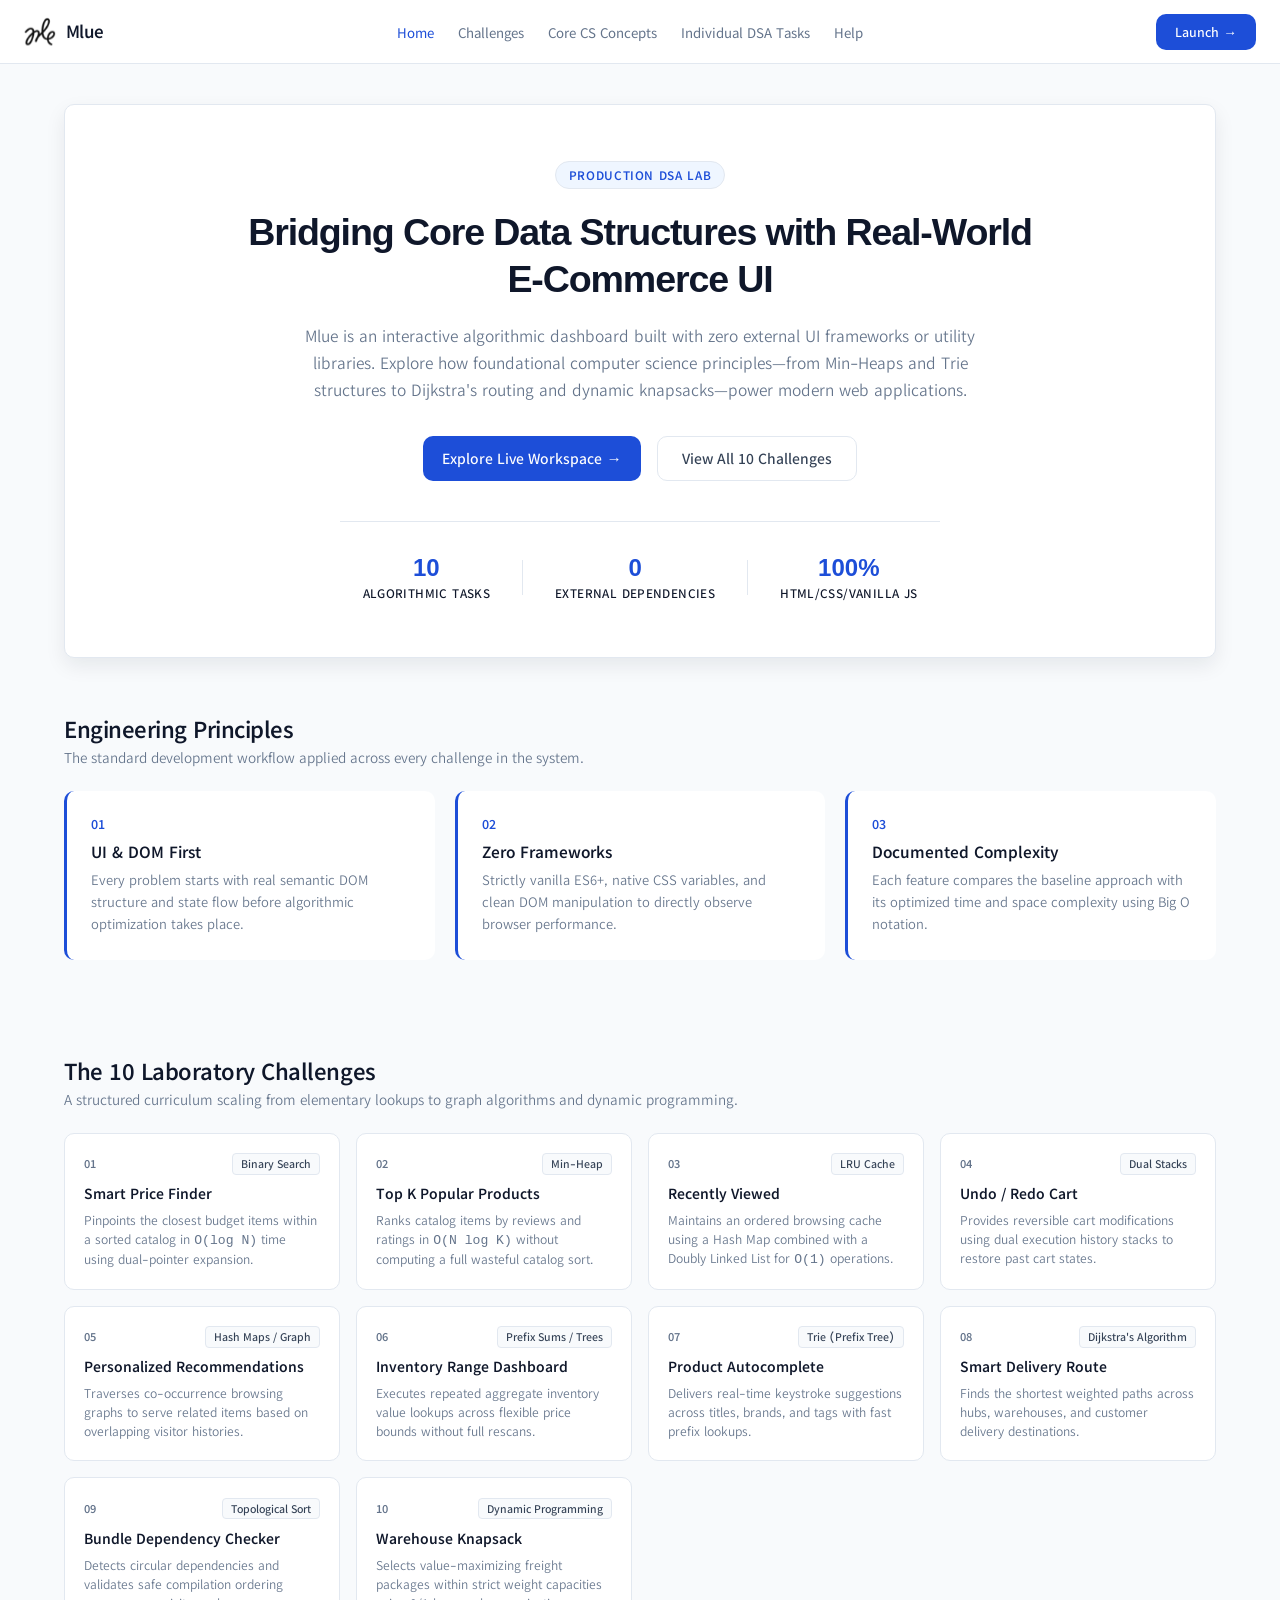
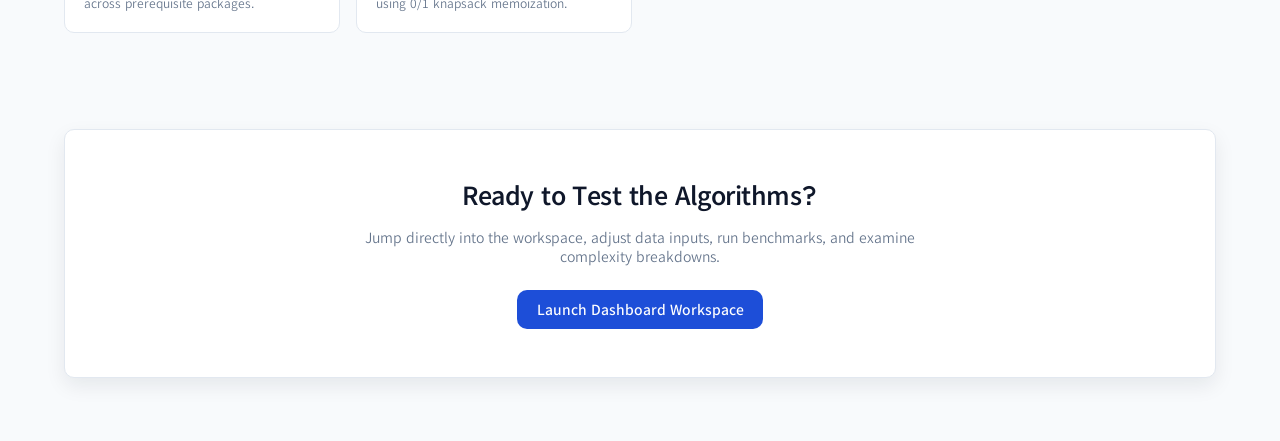
==== commit dfa8da38: "minor" ====
--- a/Mlue/index.html
+++ b/Mlue/index.html
@@ -53,7 +53,7 @@
         Mlue is an interactive algorithmic dashboard built with zero external UI frameworks or utility libraries. Explore how foundational computer science principles—from Min-Heaps and Trie structures to Dijkstra's routing and dynamic knapsacks—power modern web applications.
       </p>
       <div class="hero-cta-group">
-        <a class="btn-primary hero-btn" style="pointer-events: none;">Explore Live Workspace →</a>
+        <a href="index1.html" class="btn-primary hero-btn">Explore Live Workspace →</a>
         <a href="#challenges-overview" class="btn-secondary hero-btn">View All 10 Challenges</a>
       </div>
       <div class="hero-stats-row">
@@ -69,7 +69,7 @@
         <div class="stat-divider"></div>
         <div class="stat-item">
           <span class="stat-num">100%</span>
-          <span class="stat-label">Vanilla HTML/CSS/JS</span>
+          <span class="stat-label">HTML/CSS/Vanilla JS</span>
         </div>
       </div>
     </section>
